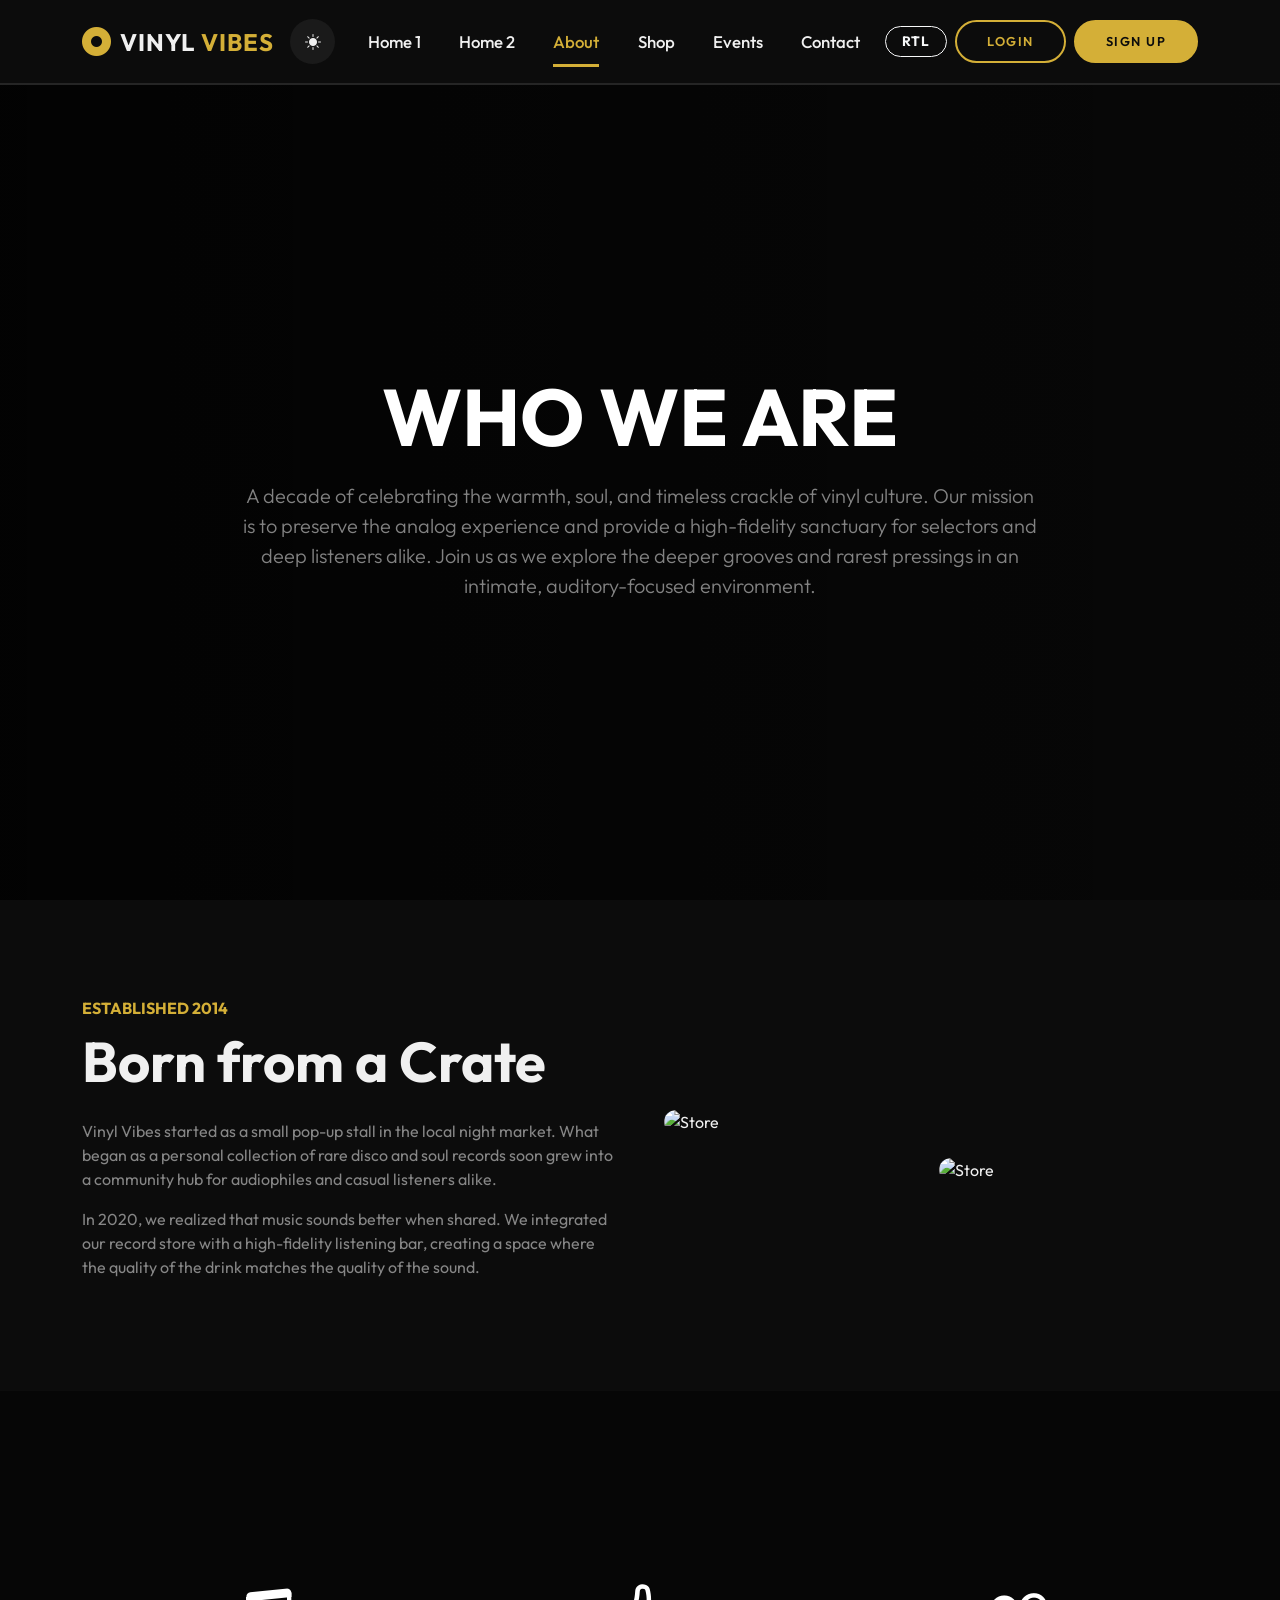
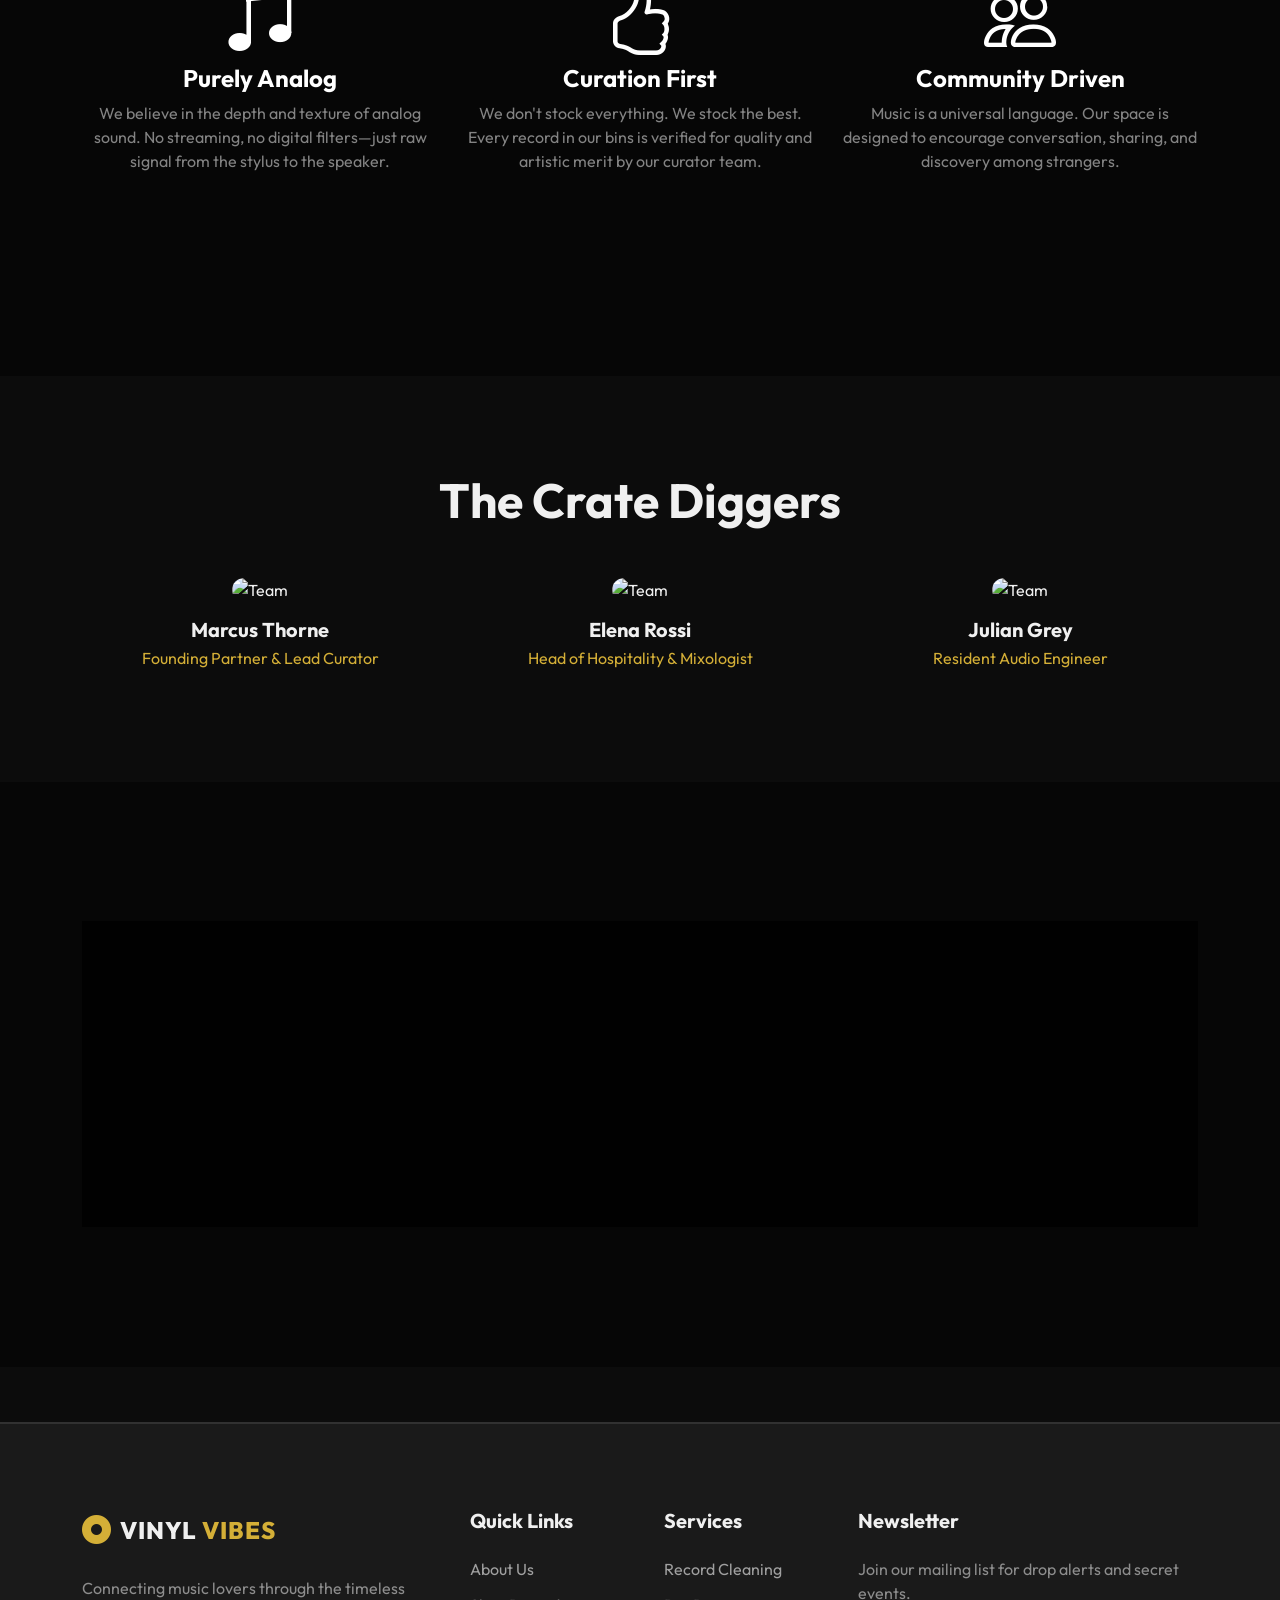
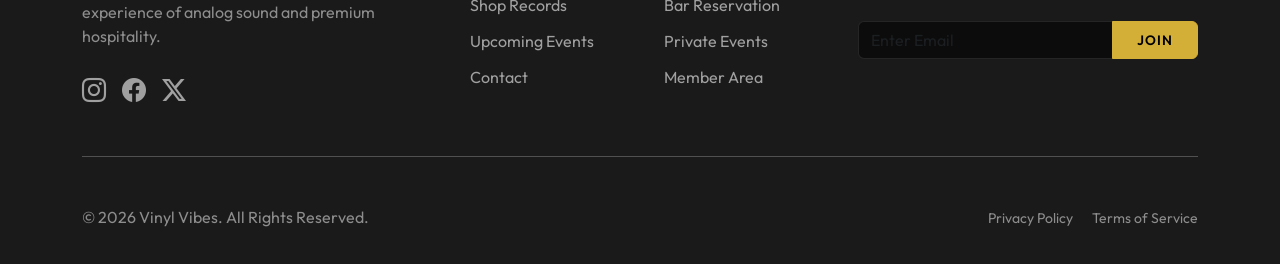
==== about.html @ cdc3fdd1 "first commit" ====
<!DOCTYPE html>
<html lang="en" dir="ltr">

<head>
    <meta charset="UTF-8">
    <meta name="viewport" content="width=device-width, initial-scale=1.0">
    <title>Our Story | Vinyl Vibes</title>
    <!-- Favicon -->
    <link rel="icon" type="image/png" href="favicon.png">
    <!-- Bootstrap 5 CDN -->
    <link href="https://cdn.jsdelivr.net/npm/bootstrap@5.3.0/dist/css/bootstrap.min.css" rel="stylesheet">
    <link rel="stylesheet" href="https://cdn.jsdelivr.net/npm/bootstrap-icons@1.11.1/font/bootstrap-icons.css">
    <link rel="stylesheet" href="assets/css/style.css">
</head>

<body id="about-page">

    <!-- Header -->
    <header>
        <nav class="navbar navbar-expand-lg fixed-top sticky-active">
            <div class="container">
                <a class="navbar-brand d-flex align-items-center" href="index.html">
                    <i class="bi bi-record-circle-fill me-2 fs-3 accent-text"></i>
                    <span class="fw-bold fs-4">VINYL <span class="accent-text">VIBES</span></span>
                </a>
                <div class="d-flex align-items-center ms-auto">
                    <button id="themeToggle" class="theme-toggle-btn border-0 me-2">
                        <i class="bi bi-sun-fill"></i>
                    </button>
                    <button class="navbar-toggler border-0" type="button" data-bs-toggle="collapse"
                        data-bs-target="#navContent">
                        <span class="bi bi-list text-white fs-2"></span>
                    </button>
                </div>
                <div class="collapse navbar-collapse" id="navContent">
                    <ul class="navbar-nav mx-auto">
                        <li class="nav-item"><a class="nav-link" href="index.html">Home 1</a></li>
                        <li class="nav-item"><a class="nav-link" href="home2.html">Home 2</a></li>
                        <li class="nav-item"><a class="nav-link active" href="about.html">About</a></li>
                        <li class="nav-item"><a class="nav-link" href="shop.html">Shop</a></li>
                        <li class="nav-item"><a class="nav-link" href="events.html">Events</a></li>
                        <li class="nav-item"><a class="nav-link" href="contact.html">Contact</a></li>
                    </ul>
                    <div class="d-flex align-items-center gap-2">
                        <a href="#" id="rtlToggle" class="btn btn-outline-light rounded-pill px-3 py-1 btn-sm">
                            <span id="rtlText" class="fw-bold">RTL</span>
                        </a>
                        <a href="login.html" class="login-btn">Login</a>
                        <a href="signup.html" class="signup-btn">Sign Up</a>
                    </div>
                </div>
            </div>
        </nav>
    </header>

    <!-- 1. Hero Section -->
    <section class="hero-section"
        style="background-image: url('https://images.pexels.com/photos/7269738/pexels-photo-7269738.jpeg');">
        <div class="container hero-content text-center">
            <div data-aos="fade-up">
                <h1 class="display-1 fw-bold text-white mb-3">WHO WE ARE</h1>
                <p class="lead text-white-50 mx-auto" style="max-width: 800px;">
                    A decade of celebrating the warmth, soul, and timeless crackle of vinyl culture.
                    Our mission is to preserve the analog experience and provide a high-fidelity
                    sanctuary for selectors and deep listeners alike. Join us as we explore the
                    deeper grooves and rarest pressings in an intimate, auditory-focused environment.
                </p>
            </div>
        </div>
    </section>

    <!-- 2. Our Story -->
    <section class="py-5">
        <div class="container py-5">
            <div class="row align-items-center g-5">
                <div class="col-lg-6" data-aos="fade-right">
                    <span class="accent-text fw-bold">ESTABLISHED 2014</span>
                    <h2 class="display-4 fw-bold mt-2">Born from a Crate</h2>
                    <p class="text-white-50 mt-4">Vinyl Vibes started as a small pop-up stall in the local night market.
                        What began as a personal collection of rare disco and soul records soon grew into a community
                        hub for audiophiles and casual listeners alike.</p>
                    <p class="text-white-50">In 2020, we realized that music sounds better when shared. We integrated
                        our record store with a high-fidelity listening bar, creating a space where the quality of the
                        drink matches the quality of the sound.</p>
                </div>
                <div class="col-lg-6" data-aos="fade-left">
                    <div class="row g-3">
                        <div class="col-6">
                            <img src="https://images.pexels.com/photos/705794/pexels-photo-705794.jpeg"
                                class="img-fluid rounded-4 mb-3" alt="Store">
                        </div>
                        <div class="col-6">
                            <img src="https://images.unsplash.com/photo-1603048588665-791ca8aea617?auto=format&fit=crop&w=400&q=80"
                                class="img-fluid rounded-4 mt-5" alt="Store">
                        </div>
                    </div>
                </div>
            </div>
        </div>
    </section>

    <!-- 3. Philosophy -->
    <section class="py-5 parallax-section"
        style="background-image: url('https://images.unsplash.com/photo-1498038432885-c6f3f1b912ee?auto=format&fit=crop&w=1920&q=80');">
        <div class="container py-5">
            <div class="row g-4 text-center">
                <div class="col-md-4" data-aos="fade-up">
                    <i class="bi bi-music-note-beamed accent-text display-2 mb-4"></i>
                    <h4 class="fw-bold">Purely Analog</h4>
                    <p class="text-white-50">We believe in the depth and texture of analog sound. No streaming, no
                        digital filters—just raw signal from the stylus to the speaker.</p>
                </div>
                <div class="col-md-4" data-aos="fade-up" data-aos-delay="100">
                    <i class="bi bi-hand-thumbs-up accent-text display-2 mb-4"></i>
                    <h4 class="fw-bold">Curation First</h4>
                    <p class="text-white-50">We don't stock everything. We stock the best. Every record in our bins is
                        verified for quality and artistic merit by our curator team.</p>
                </div>
                <div class="col-md-4" data-aos="fade-up" data-aos-delay="200">
                    <i class="bi bi-people accent-text display-2 mb-4"></i>
                    <h4 class="fw-bold">Community Driven</h4>
                    <p class="text-white-50">Music is a universal language. Our space is designed to encourage
                        conversation, sharing, and discovery among strangers.</p>
                </div>
            </div>
        </div>
    </section>

    <!-- 4. Team / Curators -->
    <section class="py-5">
        <div class="container py-5 text-center">
            <h2 class="display-5 fw-bold mb-5" data-aos="fade-up">The Crate Diggers</h2>
            <div class="row g-4">
                <div class="col-md-4" data-aos="fade-up">
                    <img src="https://images.unsplash.com/photo-1506794778202-cad84cf45f1d?auto=format&fit=crop&w=400&q=80"
                        class="img-fluid rounded-4 mb-3" alt="Team">
                    <h5 class="fw-bold mb-1">Marcus Thorne</h5>
                    <p class="accent-text">Founding Partner & Lead Curator</p>
                </div>
                <div class="col-md-4" data-aos="fade-up" data-aos-delay="100">
                    <img src="https://images.unsplash.com/photo-1573496359142-b8d87734a5a2?auto=format&fit=crop&w=400&q=80"
                        class="img-fluid rounded-4 mb-3" alt="Team">
                    <h5 class="fw-bold mb-1">Elena Rossi</h5>
                    <p class="accent-text">Head of Hospitality & Mixologist</p>
                </div>
                <div class="col-md-4" data-aos="fade-up" data-aos-delay="200">
                    <img src="https://images.unsplash.com/photo-1507003211169-0a1dd7228f2d?auto=format&fit=crop&w=400&q=80"
                        class="img-fluid rounded-4 mb-3" alt="Team">
                    <h5 class="fw-bold mb-1">Julian Grey</h5>
                    <p class="accent-text">Resident Audio Engineer</p>
                </div>
            </div>
        </div>
    </section>

    <!-- 5. CTA -->
    <section class="py-5 parallax-section"
        style="background-image: url('https://images.unsplash.com/photo-1542208998-f6dbbb194c77?auto=format&fit=crop&w=1920&q=80');">
        <div class="container py-5 text-center">
            <div class="glass-event-card" data-aos="zoom-in">
                <h2 class="display-4 fw-bold mb-4">Experience it yourself.</h2>
                <p class="lead mb-5 px-lg-5">We're open every day from 2 PM to 2 AM. Come dig through our crates and stay for the vibes.</p>
                <a href="contact.html" class="btn btn-warning btn-lg rounded-pill px-5">Plan Your Visit</a>
            </div>
        </div>
    </section>
    <!-- Footer -->
    <footer>
        <div class="container">
            <div class="row g-5">
                <div class="col-lg-4">
                    <a class="navbar-brand mb-4" href="index.html">
                        <i class="bi bi-record-circle-fill"></i>
                        <span>VINYL <span class="accent-text">VIBES</span></span>
                    </a>
                    <p class="text-white-50">Connecting music lovers through the timeless experience of analog sound and
                        premium hospitality.</p>
                    <div class="d-flex gap-3 mt-4">
                        <a href="#" class="fs-4"><i class="bi bi-instagram"></i></a>
                        <a href="#" class="fs-4"><i class="bi bi-facebook"></i></a>
                        <a href="#" class="fs-4"><i class="bi bi-twitter-x"></i></a>
                    </div>
                </div>
                <div class="col-lg-2">
                    <h5 class="fw-bold mb-4">Quick Links</h5>
                    <a href="about.html" class="footer-link">About Us</a>
                    <a href="shop.html" class="footer-link">Shop Records</a>
                    <a href="events.html" class="footer-link">Upcoming Events</a>
                    <a href="contact.html" class="footer-link">Contact</a>
                </div>
                <div class="col-lg-2">
                    <h5 class="fw-bold mb-4">Services</h5>
                    <a href="#" class="footer-link">Record Cleaning</a>
                    <a href="#" class="footer-link">Bar Reservation</a>
                    <a href="#" class="footer-link">Private Events</a>
                    <a href="login.html" class="footer-link">Member Area</a>
                </div>
                <div class="col-lg-4">
                    <h5 class="fw-bold mb-4">Newsletter</h5>
                    <p class="text-white-50">Join our mailing list for drop alerts and secret events.</p>
                    <form class="mt-3">
                        <div class="input-group">
                            <input type="email" class="form-control bg-dark border-secondary text-white"
                                placeholder="Enter Email">
                            <button class="btn btn-warning px-4" type="submit">Join</button>
                        </div>
                    </form>
                </div>
            </div>
            <hr class="my-5 opacity-25">
            <div class="row align-items-center text-center text-md-start">
                <div class="col-md-6">
                    <p class="text-white-50 mb-0">&copy; 2026 Vinyl Vibes. All Rights Reserved.</p>
                </div>
                <div class="col-md-6 text-md-end">
                    <a href="#" class="text-white-50 text-decoration-none small me-3">Privacy Policy</a>
                    <a href="#" class="text-white-50 text-decoration-none small">Terms of Service</a>
                </div>
            </div>
        </div>
    </footer>

    <!-- Scripts -->
    <script src="https://cdn.jsdelivr.net/npm/bootstrap@5.3.0/dist/js/bootstrap.bundle.min.js"></script>
    <script src="assets/js/script.js"></script>
</body>

</html>
---- assets/css/style.css ----
/* 
    Vinyl Record Store & Listening Bar
    Theme: Retro-Modern / Nostalgic / Premium
    Main CSS
*/

@import url('https://fonts.googleapis.com/css2?family=Outfit:wght@300;400;500;600;700;800&display=swap');

:root {
    --bg-color: #0c0c0c;
    --card-bg: #1a1a1a;
    --accent-gold: #d4af37;
    --accent-orange: #ff8c00;
    --text-primary: #f0f0f0;
    --text-secondary: #a0a0a0;
    --nav-height: 85px;
    --transition-smooth: all 0.4s cubic-bezier(0.165, 0.84, 0.44, 1);
    --border-color: rgba(255, 255, 255, 0.1);
}

body.light-mode {
    --bg-color: #f4f4f4;
    --card-bg: #ffffff;
    --text-primary: #121212;
    --text-secondary: #555555;
    --border-color: rgba(0, 0, 0, 0.15);
}

[dir="rtl"] {
    direction: rtl;
    text-align: right;
}

body {
    background-color: var(--bg-color);
    color: var(--text-primary);
    font-family: 'Outfit', sans-serif;
    overflow-x: hidden;
    position: relative;
    padding-top: var(--nav-height);
    transition: background-color 0.3s ease, color 0.3s ease;
}

body::before {
    content: '';
    position: fixed;
    top: 0;
    left: 0;
    width: 100%;
    height: 100%;
    background-image: url('https://www.transparenttextures.com/patterns/asfalt-dark.png');
    opacity: 0.05;
    pointer-events: none;
    z-index: 9999;
}

.scroll-progress {
    position: fixed;
    top: 0;
    left: 0;
    width: 0%;
    height: 3px;
    background: var(--accent-gold);
    z-index: 10001;
    transition: width 0.1s;
}

/* Back to Top Button */
.back-to-top {
    position: fixed;
    bottom: 30px;
    right: 30px;
    width: 45px;
    height: 45px;
    background: var(--accent-gold);
    color: #000;
    border-radius: 50%;
    display: flex;
    align-items: center;
    justify-content: center;
    cursor: pointer;
    z-index: 9999;
    opacity: 0;
    visibility: hidden;
    transition: var(--transition-smooth);
    border: none;
    box-shadow: 0 10px 20px rgba(0,0,0,0.5);
}

.back-to-top.visible {
    opacity: 1;
    visibility: visible;
}

.back-to-top:hover {
    transform: translateY(-5px);
    background: #fff;
    color: var(--accent-gold);
}

h1, h2, h3, .brand-font, .navbar-brand {
    font-family: 'Outfit', sans-serif;
}

a {
    transition: var(--transition-smooth);
    color: var(--accent-gold);
    text-decoration: none;
}

a:hover {
    color: #fff;
}

body.light-mode a:hover {
    color: #000;
}

/* Animations */
[data-aos="fade-up"] {
    opacity: 0;
    transform: translateY(30px);
    transition: var(--transition-smooth);
}

[data-aos="fade-up"].aos-animate {
    opacity: 1;
    transform: translateY(0);
}

/* Header Styles */
.navbar {
    height: var(--nav-height);
    transition: var(--transition-smooth);
    background: var(--bg-color) !important;
    border-bottom: 2px solid var(--border-color);
    padding: 0;
}

.navbar.sticky-active {
    background: var(--bg-color);
    backdrop-filter: blur(15px);
    height: 75px;
    box-shadow: 0 10px 40px rgba(0,0,0,0.3);
}

.navbar-brand {
    font-family: 'Outfit', sans-serif;
    font-size: 1.5rem !important;
    font-weight: 800 !important;
    color: var(--text-primary) !important;
    display: flex !important;
    align-items: center !important;
    text-decoration: none !important;
    letter-spacing: 1px;
    transition: none !important;
    text-transform: uppercase;
}

.navbar-brand i {
    font-size: 1.8rem !important;
    color: var(--accent-gold) !important;
    margin-right: 0.5rem;
    transition: none !important;
}

.navbar-brand span:not(.accent-text) {
    color: var(--text-primary) !important;
}

.navbar-brand .accent-text {
    color: var(--accent-gold) !important;
}

.nav-link {
    color: var(--text-primary) !important;
    font-weight: 500;
    position: relative;
    padding: 0.5rem 1.2rem !important;
    font-size: 1.05rem;
}

.nav-link::after {
    content: '';
    position: absolute;
    bottom: -5px;
    left: 1.2rem;
    right: 1.2rem;
    height: 3px;
    background: var(--accent-gold);
    transform: scaleX(0);
    transition: var(--transition-smooth);
    transform-origin: right;
}

.nav-link:hover::after,
.nav-link.active::after {
    transform: scaleX(1);
    transform-origin: left;
}

.nav-link.active {
    color: var(--accent-gold) !important;
}

.login-btn, .signup-btn {
    border: 2px solid var(--accent-gold);
    color: var(--accent-gold);
    background: transparent;
    padding: 10px 30px;
    border-radius: 50px;
    font-weight: 600;
    transition: var(--transition-smooth);
    text-transform: uppercase;
    font-size: 0.8rem;
    letter-spacing: 1.5px;
    text-decoration: none;
}

.signup-btn {
    background: var(--accent-gold);
    color: #0c0c0c !important;
}

.login-btn:hover, .signup-btn:hover {
    background: var(--accent-gold);
    color: #0c0c0c !important;
    box-shadow: 0 0 20px rgba(212, 175, 55, 0.4);
}

.signup-btn:hover {
    background: transparent;
    color: var(--accent-gold) !important;
}

.theme-toggle-btn {
    background: var(--card-bg);
    border: 1px solid var(--border-color);
    color: var(--text-primary);
    width: 45px;
    height: 45px;
    border-radius: 50%;
    display: flex;
    align-items: center;
    justify-content: center;
    cursor: pointer;
    transition: var(--transition-smooth);
}

.theme-toggle-btn:hover {
    background: var(--accent-gold);
    color: #000;
    border-color: var(--accent-gold);
    transform: rotate(30deg);
}

body.light-mode .btn-outline-light {
    border-color: #121212 !important;
    color: #121212 !important;
}

body.light-mode .btn-outline-light:hover {
    background-color: #121212 !important;
    color: #ffffff !important;
}

/* Universal Button Styling & Hover Effects */
.btn {
    font-family: 'Outfit', sans-serif;
    font-weight: 600 !important;
    letter-spacing: 1px;
    text-transform: uppercase;
    font-size: 0.85rem;
    transition: all 0.4s cubic-bezier(0.165, 0.84, 0.44, 1) !important;
}

.btn-lg {
    font-size: 1rem;
    padding: 14px 40px !important;
}

.btn-warning {
    background: var(--accent-gold) !important;
    border-color: var(--accent-gold) !important;
    color: #000 !important;
}

.btn-warning:hover {
    background: var(--accent-orange) !important;
    border-color: var(--accent-orange) !important;
    color: #fff !important;
    transform: translateY(-5px);
    box-shadow: 0 10px 25px rgba(255, 140, 0, 0.4);
}

.btn-outline-light:hover {
    background: #fff !important;
    color: #000 !important;
    transform: translateY(-5px);
    box-shadow: 0 10px 25px rgba(255, 255, 255, 0.2);
}

.btn-outline-warning {
    border-width: 2px !important;
}

.btn-outline-warning:hover {
    background: var(--accent-gold) !important;
    color: #000 !important;
    transform: translateY(-5px);
    box-shadow: 0 10px 25px rgba(212, 175, 55, 0.3);
}

/* Hero Sections */
.hero-section {
    height: calc(100vh - var(--nav-height));
    display: flex;
    align-items: center;
    background-size: cover;
    background-position: center;
    position: relative;
    transition: var(--transition-smooth);
    background-color: var(--bg-color);
}

.hero-section::before {
    content: '';
    position: absolute;
    inset: 0;
    background: linear-gradient(to right, rgba(0,0,0,0.8), rgba(0,0,0,0.4));
    transition: var(--transition-smooth);
    z-index: 1;
}

body.light-mode .hero-section::before {
    background: linear-gradient(to right, rgba(255,255,255,0.7), rgba(255,255,255,0.2));
}

body.light-mode .hero-section {
    filter: brightness(1.1);
}

.glass-hero-box {
    background: rgba(0, 0, 0, 0.5);
    backdrop-filter: blur(20px);
    border: 1px solid rgba(255, 255, 255, 0.1);
    border-radius: 40px;
    box-shadow: 0 40px 80px rgba(0,0,0,0.4);
    display: inline-block;
    transition: var(--transition-smooth);
}

body.light-mode .glass-hero-box {
    background: rgba(255, 255, 255, 0.65);
    border-color: rgba(0,0,0,0.05);
    box-shadow: 0 30px 60px rgba(0,0,0,0.1);
}

.hero-content {
    position: relative;
    z-index: 2;
    padding: 100px 0;
}

/* Side-by-Side Image Utilities */
.full-height-image-container {
    height: 100%;
    min-height: 100%;
    display: flex;
    flex-direction: column;
}

.full-height-img {
    width: 100%;
    height: 100%;
    object-fit: cover;
    display: block;
    flex-grow: 1;
}

@media (max-width: 991.98px) {
    .full-height-image-container {
        min-height: 300px;
        margin-bottom: 2rem;
    }
}

.hero-title {
    font-size: 5.5rem;
    line-height: 1.1;
    margin-bottom: 2rem;
    color: #fff !important;
}

.accent-text {
    color: var(--accent-gold);
}

/* Card Styles */
.record-card {
    background: var(--card-bg);
    border: 1px solid var(--border-color);
    border-radius: 20px;
    overflow: hidden;
    transition: var(--transition-smooth);
    height: 100%;
    color: var(--text-primary);
}

.record-card:hover {
    transform: translateY(-12px);
    box-shadow: 0 30px 60px rgba(0,0,0,0.2);
    border-color: var(--accent-gold);
}

.card-img-top {
    height: 380px;
    object-fit: cover;
    transition: var(--transition-smooth);
}

.record-card:hover .card-img-top {
    transform: scale(1.08);
}

.record-img-wrapper {
    position: relative;
    padding-top: 100%;
    overflow: hidden;
}

.record-img-wrapper img {
    position: absolute;
    top: 0;
    left: 0;
    width: 100%;
    height: 100%;
    object-fit: cover;
    transition: var(--transition-smooth);
}

.record-info {
    padding: 2rem;
}

.arrival-img {
    height: 320px !important;
    width: 100%;
    object-fit: cover;
}

.selector-img {
    width: 220px;
    height: 220px;
    object-fit: cover;
}

/* Special Glass Cards for Parallax/Hero Overlays */
.glass-event-card {
    background: rgba(0, 0, 0, 0.7) !important;
    backdrop-filter: blur(15px);
    border: 1px solid rgba(255, 255, 255, 0.1) !important;
    border-radius: 20px;
    padding: 2.5rem;
    height: 100%;
    transition: var(--transition-smooth);
    color: #ffffff !important;
}

.glass-event-card p {
    color: rgba(255, 255, 255, 0.7) !important;
}

body.light-mode .glass-event-card {
    background: rgba(255, 255, 255, 0.95) !important;
    border-color: rgba(0, 0, 0, 0.1) !important;
    box-shadow: 0 15px 50px rgba(0,0,0,0.15);
}

body.light-mode .glass-event-card,
body.light-mode .glass-event-card h1,
body.light-mode .glass-event-card h2,
body.light-mode .glass-event-card h3,
body.light-mode .glass-event-card h4,
body.light-mode .glass-event-card h5,
body.light-mode .glass-event-card h6 {
    color: #121212 !important;
}

body.light-mode .glass-event-card p {
    color: #444444 !important;
}

.glass-event-card:hover {
    transform: translateY(-10px);
    border-color: var(--accent-gold) !important;
}
.parallax-section {
    background-attachment: fixed;
    height: 65vh;
    background-size: cover;
    background-position: center;
    display: flex;
    align-items: center;
    position: relative;
    color: #ffffff !important;
}

.parallax-section::before {
    content: '';
    position: absolute;
    inset: 0;
    background: rgba(0,0,0,0.5);
}

.parallax-section .container {
    position: relative;
    z-index: 2;
}

/* Event Cards */
.event-card {
    border: 1px solid var(--border-color);
    background: var(--card-bg);
    padding: 2.5rem;
    border-radius: 25px;
    transition: var(--transition-smooth);
    color: var(--text-primary);
}

.event-card:hover {
    border-color: var(--accent-gold);
    transform: translateX(10px);
}

/* Auth Pages */
.auth-page {
    background: var(--bg-color);
    min-height: 100vh;
    display: flex;
    align-items: center;
    justify-content: center;
    padding: 2rem;
}

.auth-card {
    background: var(--card-bg);
    padding: 4rem;
    border-radius: 30px;
    width: 100%;
    max-width: 500px;
    box-shadow: 0 40px 80px rgba(0,0,0,0.3);
    border: 1px solid var(--border-color);
}

/* Testimonial Cards */
.testimonial-card {
    background: var(--card-bg);
    border: 1px solid var(--border-color);
    padding: 3rem 2rem;
    border-radius: 30px;
    text-align: center;
    transition: var(--transition-smooth);
    height: 100%;
    position: relative;
}

.testimonial-card:hover {
    transform: translateY(-10px);
    border-color: var(--accent-gold);
}

.testimonial-img {
    width: 90px;
    height: 90px;
    border-radius: 50%;
    object-fit: cover;
    margin-bottom: 2rem;
    border: 3px solid var(--accent-gold);
    padding: 3px;
    display: inline-block;
}

.testimonial-card p {
    font-style: italic;
    line-height: 1.8;
}

/* Footer Section Protection fix for cards */
body.light-mode .testimonial-card * {
    color: var(--text-primary) !important;
}

body.light-mode .testimonial-card .text-white-50 {
    color: var(--text-secondary) !important;
}

/* Footer */
footer {
    background: var(--card-bg);
    padding: 85px 0 35px;
    margin-top: 55px;
    color: var(--text-primary);
    border-top: 2px solid var(--border-color);
}

footer a, .footer-link {
    color: var(--text-secondary);
    text-decoration: none;
    transition: var(--transition-smooth);
}

footer a:hover, .footer-link:hover {
    color: var(--accent-gold);
}

.footer-link {
    display: block;
    margin-bottom: 12px;
}

.footer-link:hover {
    color: var(--accent-gold);
    padding-left: 8px;
}

/* -------------------------------------------
   LIGHT MODE OVERRIDES
------------------------------------------- */
body.light-mode .text-white,
body.light-mode h1,
body.light-mode h2,
body.light-mode h3,
body.light-mode marquee,
body.light-mode .navbar-brand .text-white,
body.light-mode .navbar-brand .fw-bold {
    color: var(--text-primary) !important;
}

body.light-mode .text-white-50 {
    color: var(--text-secondary) !important;
}

body.light-mode .btn-outline-light {
    color: var(--text-primary) !important;
    border-color: var(--text-primary) !important;
}

body.light-mode .btn-outline-light:hover {
    background-color: var(--text-primary) !important;
    color: var(--bg-color) !important;
}

/* -------------------------------------------
   DARK-SECTION PROTECTION (MAX PRIORITY)
   Ensures text stays white on images
------------------------------------------- */
.hero-section {
    color: #ffffff;
}

body.light-mode .hero-section,
body.light-mode .hero-section * {
    color: var(--text-primary) !important;
}

.parallax-section {
    color: #ffffff !important;
}

body.light-mode .parallax-section,
body.light-mode .parallax-section *:not(.glass-event-card *, .record-card *, .event-card *, .testimonial-card *),
body.light-mode .parallax-section h1:not(.glass-event-card *, .record-card *, .event-card *, .testimonial-card *),
body.light-mode .parallax-section h2:not(.glass-event-card *, .record-card *, .event-card *, .testimonial-card *),
body.light-mode .parallax-section p:not(.glass-event-card *, .record-card *, .event-card *, .testimonial-card *),
body.light-mode .parallax-section .text-white:not(.glass-event-card *, .record-card *, .event-card *, .testimonial-card *) {
    color: #ffffff !important;
}

.hero-section *, 
.parallax-section *:not(.glass-event-card *, .record-card *, .event-card *, .testimonial-card *) {
    color: #ffffff;
}

/* BUT Cards inside those sections must still follow the theme */
.record-card *, .event-card * {
    color: var(--text-primary) !important;
}

body.light-mode .record-card *,
body.light-mode .event-card *,
body.light-mode .col-md-3 p {
    color: var(--text-primary) !important;
}

body.light-mode .record-card .text-white-50,
body.light-mode .event-card .text-white-50,
body.light-mode .col-md-3 .text-white-50,
body.light-mode .record-card p,
body.light-mode .event-card p {
    color: var(--text-secondary) !important;
}

/* Restore gold accent in cards */
body.light-mode .record-card .accent-text,
body.light-mode .event-card .accent-text {
    color: var(--accent-gold) !important;
}

/* Section BG Adjustments */
body.light-mode .bg-dark,
body.light-mode .bg-black {
    background-color: var(--bg-color) !important;
    color: var(--text-primary) !important;
}

/* Modal Styling */
.modal-content {
    background: var(--card-bg);
    color: var(--text-primary);
    border: 1px solid var(--border-color);
    border-radius: 25px;
}

.modal-header, .modal-footer {
    border-color: var(--border-color);
}

/* Form Controls */
.form-control {
    background: var(--bg-color) !important;
    color: var(--text-primary) !important;
    border: 1px solid var(--border-color) !important;
}

.form-control:focus {
    border-color: var(--accent-gold) !important;
    box-shadow: 0 0 0 0.25rem rgba(212, 175, 55, 0.25) !important;
}

/* Responsive Overrides */
@media (min-width: 992px) and (max-width: 1199.98px) {
    .nav-link {
        padding: 0.5rem 0.7rem !important;
        font-size: 0.95rem;
    }
    .navbar-brand span {
        font-size: 1.2rem !important;
    }
    .navbar-collapse .gap-2 {
        gap: 0.35rem !important;
    }
    .login-btn, .signup-btn {
        padding: 8px 15px;
        font-size: 0.75rem;
    }
    .theme-toggle-btn {
        width: 35px;
        height: 35px;
    }
}

@media (max-width: 991.98px) {
    .hero-title { font-size: 3.5rem; }
    .navbar-collapse {
        background: var(--card-bg);
        margin: 1rem -1rem;
        padding: 1rem;
        border-radius: 15px;
        box-shadow: 0 10px 30px rgba(0,0,0,0.5);
    }
    .nav-link::after { display: none; }
}

@media (max-width: 767.98px) {
    .hero-title { font-size: 2.5rem; }
    .hero-section { height: auto; padding: 100px 0; }
    .parallax-section { height: auto; padding: 80px 0; }
}
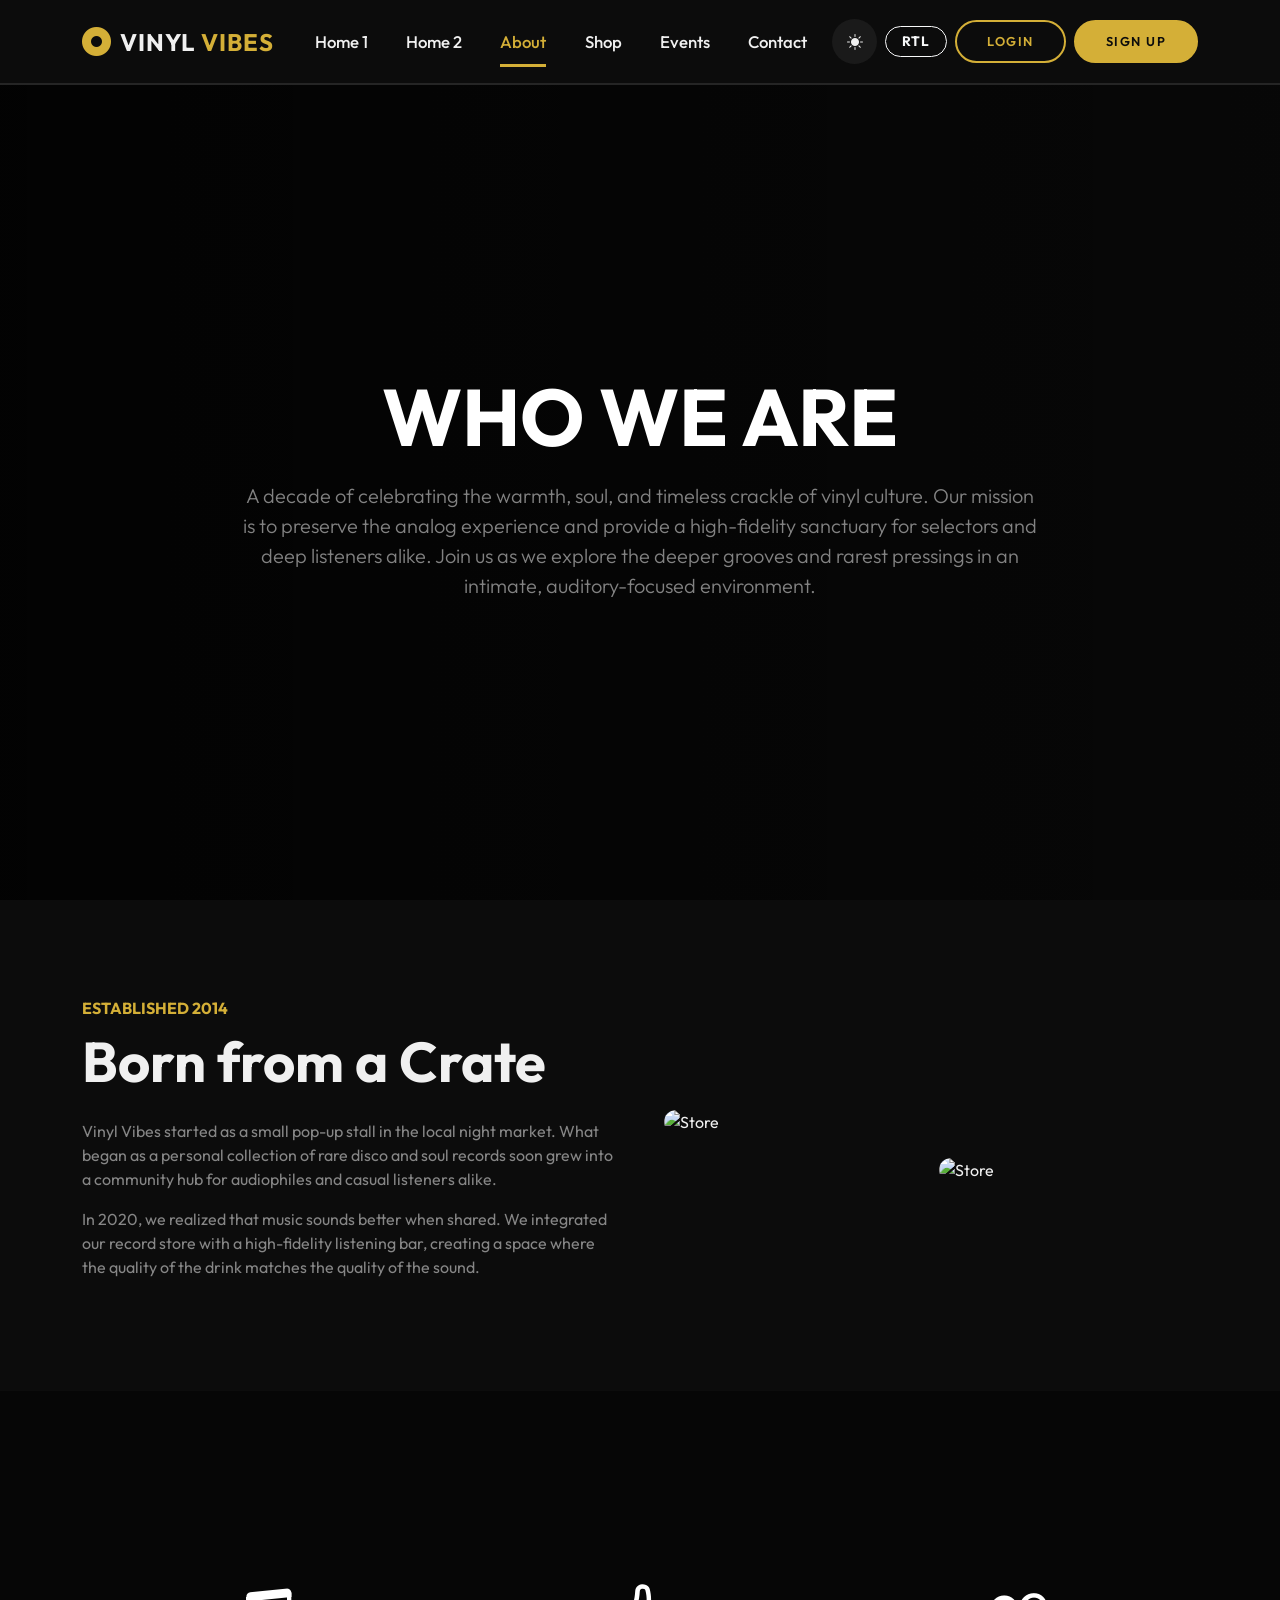
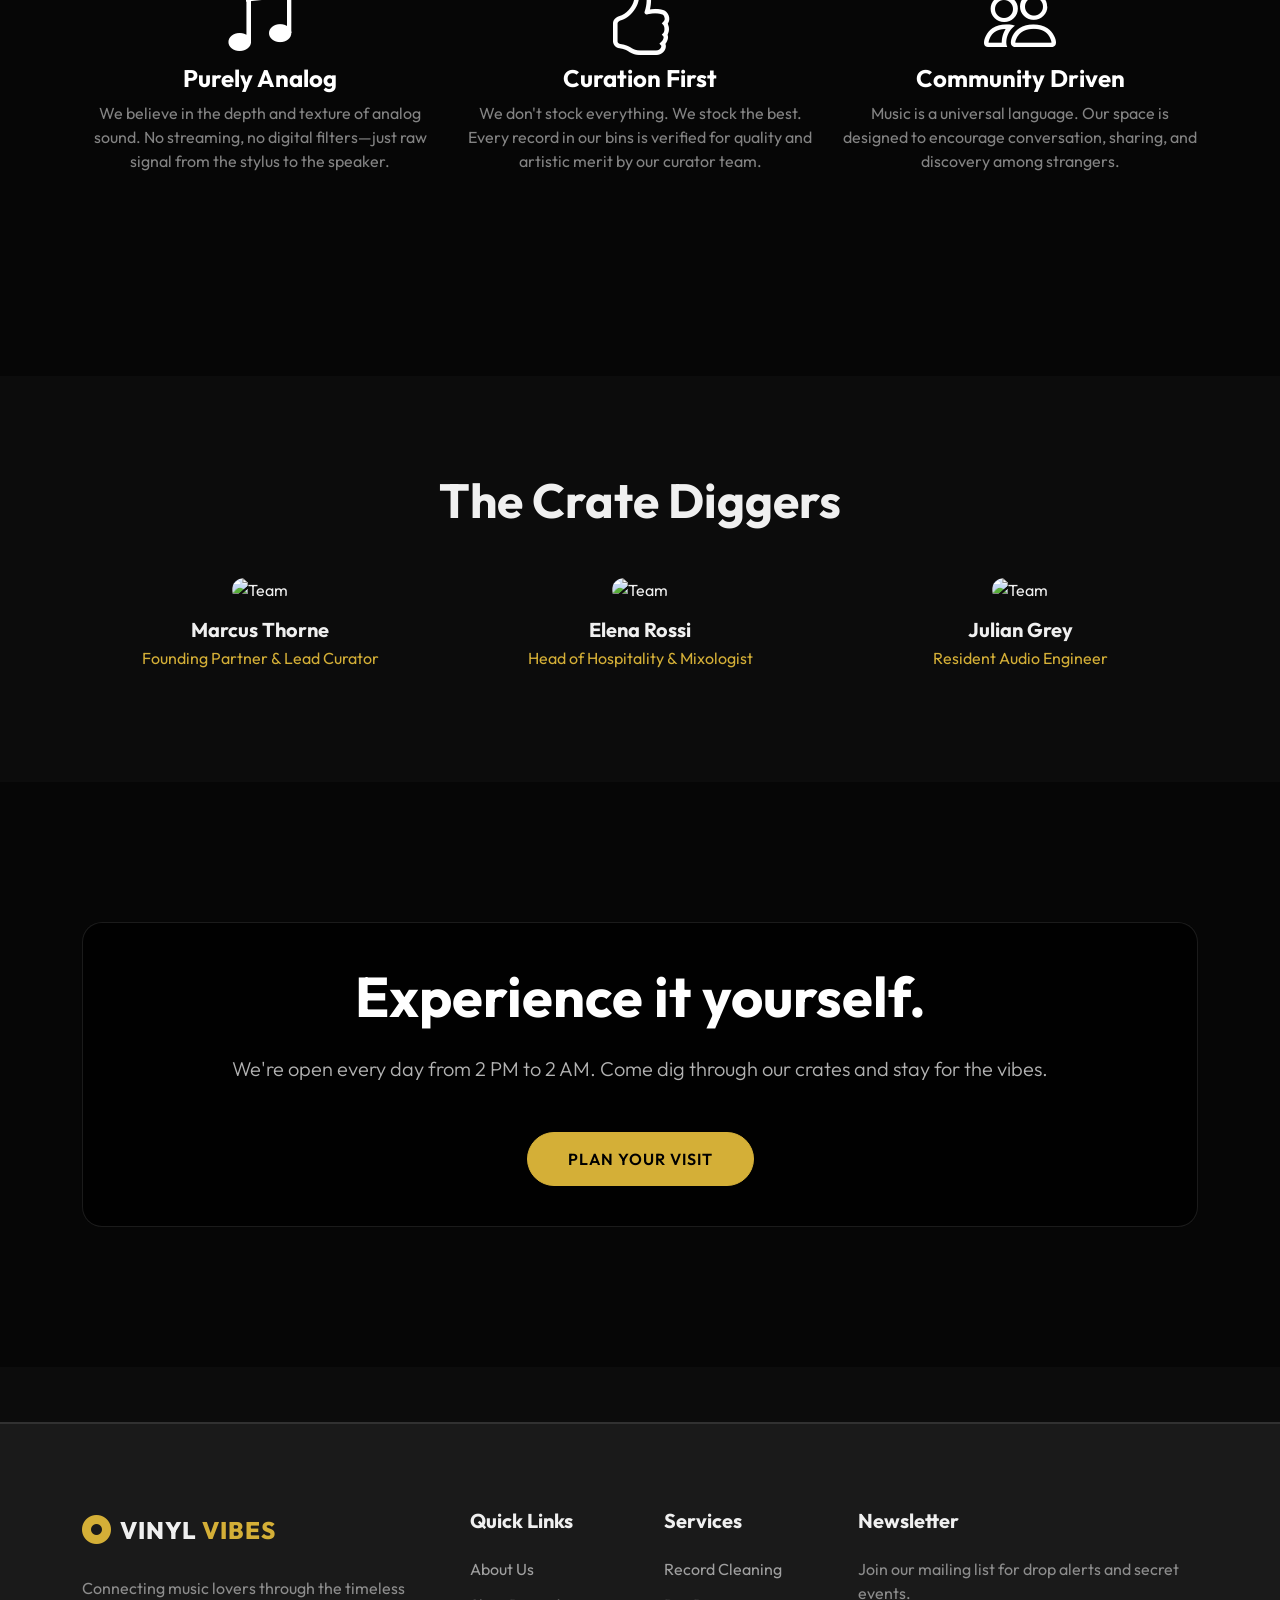
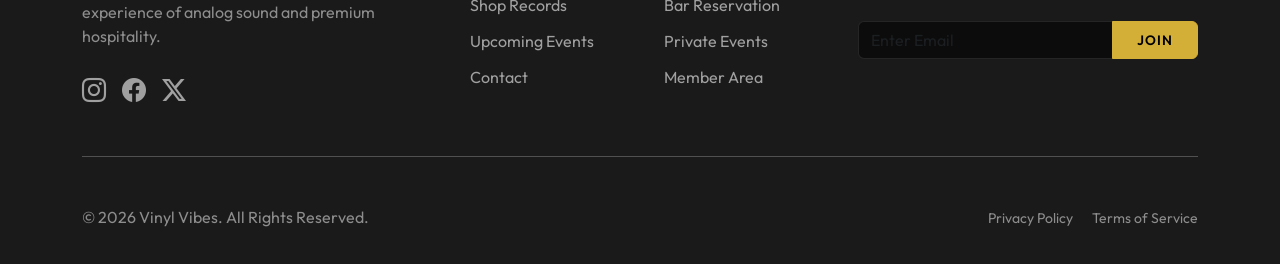
==== commit 3570cc15: "shop" ====
--- a/about.html
+++ b/about.html
@@ -24,7 +24,7 @@
                     <span class="fw-bold fs-4">VINYL <span class="accent-text">VIBES</span></span>
                 </a>
                 <div class="d-flex align-items-center ms-auto">
-                    <button id="themeToggle" class="theme-toggle-btn border-0 me-2">
+                    <button class="theme-toggle-btn border-0 me-2 d-lg-none">
                         <i class="bi bi-sun-fill"></i>
                     </button>
                     <button class="navbar-toggler border-0" type="button" data-bs-toggle="collapse"
@@ -42,6 +42,9 @@
                         <li class="nav-item"><a class="nav-link" href="contact.html">Contact</a></li>
                     </ul>
                     <div class="d-flex align-items-center gap-2">
+                        <button class="theme-toggle-btn border-0 d-none d-lg-flex">
+                            <i class="bi bi-sun-fill"></i>
+                        </button>
                         <a href="#" id="rtlToggle" class="btn btn-outline-light rounded-pill px-3 py-1 btn-sm">
                             <span id="rtlText" class="fw-bold">RTL</span>
                         </a>
--- a/assets/css/style.css
+++ b/assets/css/style.css
@@ -777,3 +777,63 @@
     .hero-section { height: auto; padding: 100px 0; }
     .parallax-section { height: auto; padding: 80px 0; }
 }
+
+/* Cart Icon & Counter */
+.cart-btn {
+    background: transparent;
+    border: none;
+    color: var(--text-primary);
+    font-size: 1.35rem;
+    position: relative;
+    padding: 0 10px;
+    transition: var(--transition-smooth);
+}
+
+.cart-btn:hover {
+    color: var(--accent-gold);
+    transform: translateY(-2px);
+}
+
+.cart-badge {
+    position: absolute;
+    top: -5px;
+    right: 0;
+    background: var(--accent-gold);
+    color: #000;
+    font-size: 0.7rem;
+    font-weight: 800;
+    width: 18px;
+    height: 18px;
+    border-radius: 50%;
+    display: flex;
+    align-items: center;
+    justify-content: center;
+}
+
+/* Toast Notification */
+#cart-toast {
+    position: fixed;
+    bottom: 30px;
+    left: 30px;
+    background: var(--card-bg);
+    border: 1px solid var(--accent-gold);
+    color: var(--text-primary);
+    padding: 15px 25px;
+    border-radius: 12px;
+    display: flex;
+    align-items: center;
+    gap: 12px;
+    box-shadow: 0 15px 40px rgba(0,0,0,0.4);
+    transform: translateX(-150%);
+    transition: all 0.5s cubic-bezier(0.68, -0.55, 0.265, 1.55);
+    z-index: 10000;
+}
+
+#cart-toast.show {
+    transform: translateX(0);
+}
+
+#cart-toast i {
+    color: var(--accent-gold);
+    font-size: 1.5rem;
+}
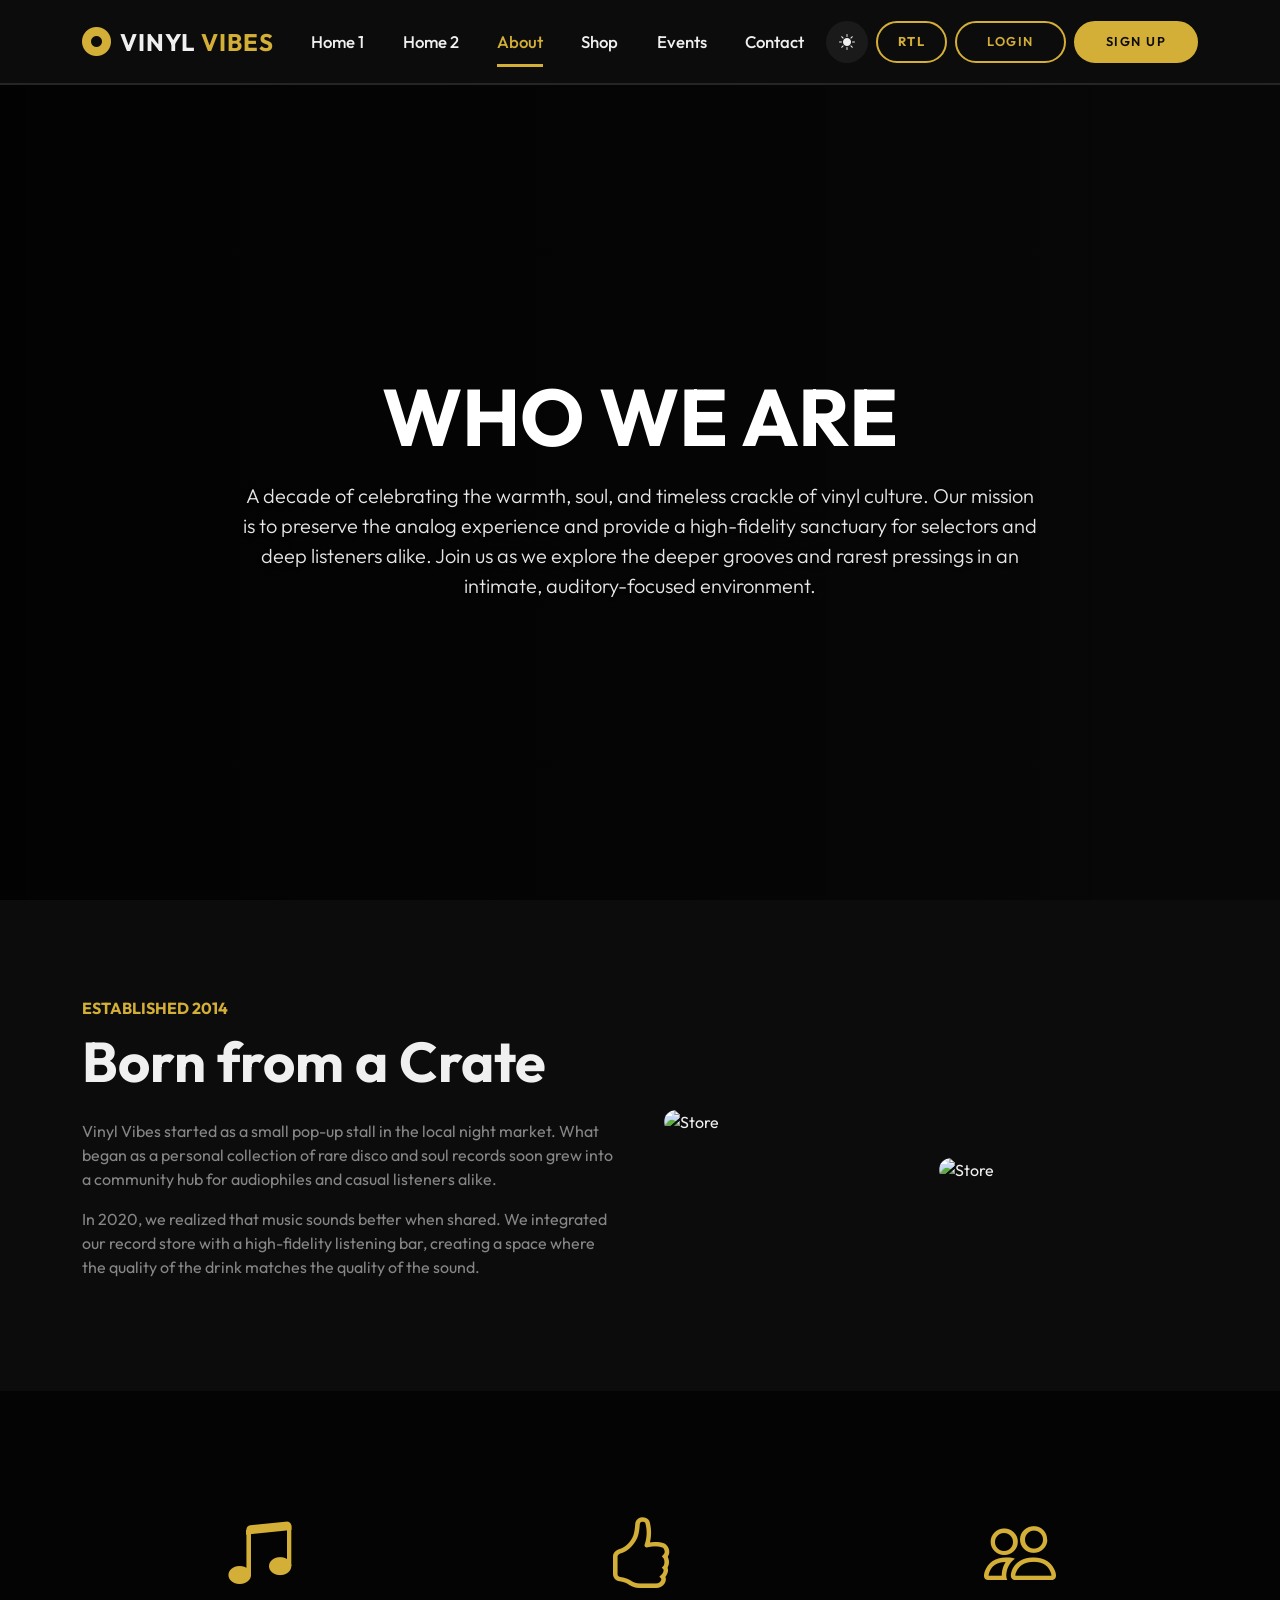
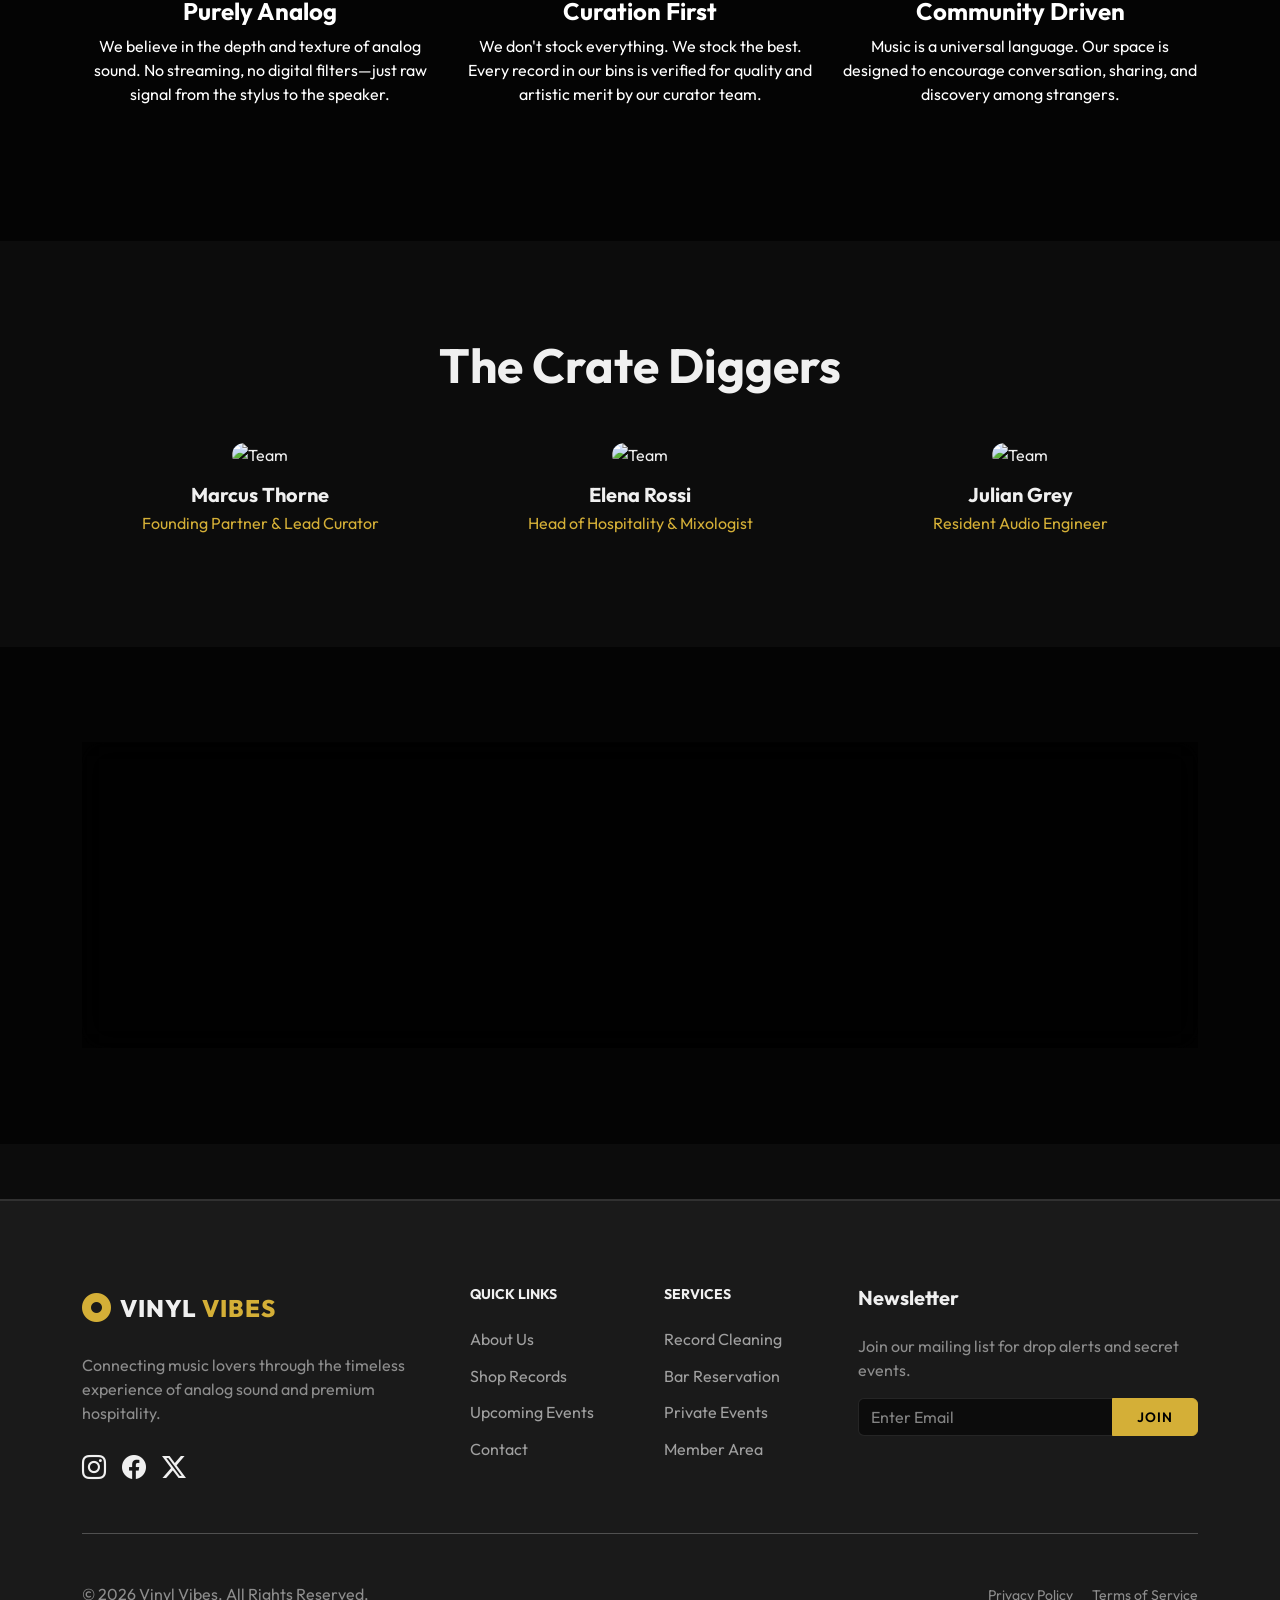
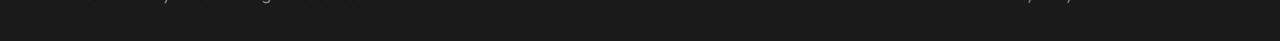
==== commit 2ea237ed: "corrections" ====
--- a/about.html
+++ b/about.html
@@ -45,7 +45,7 @@
                         <button class="theme-toggle-btn border-0 d-none d-lg-flex">
                             <i class="bi bi-sun-fill"></i>
                         </button>
-                        <a href="#" id="rtlToggle" class="btn btn-outline-light rounded-pill px-3 py-1 btn-sm">
+                        <a href="#" id="rtlToggle" class="rtl-btn">
                             <span id="rtlText" class="fw-bold">RTL</span>
                         </a>
                         <a href="login.html" class="login-btn">Login</a>
@@ -136,19 +136,19 @@
             <div class="row g-4">
                 <div class="col-md-4" data-aos="fade-up">
                     <img src="https://images.unsplash.com/photo-1506794778202-cad84cf45f1d?auto=format&fit=crop&w=400&q=80"
-                        class="img-fluid rounded-4 mb-3" alt="Team">
+                        class="img-fluid rounded-4 mb-3 team-member-img" alt="Team">
                     <h5 class="fw-bold mb-1">Marcus Thorne</h5>
                     <p class="accent-text">Founding Partner & Lead Curator</p>
                 </div>
                 <div class="col-md-4" data-aos="fade-up" data-aos-delay="100">
                     <img src="https://images.unsplash.com/photo-1573496359142-b8d87734a5a2?auto=format&fit=crop&w=400&q=80"
-                        class="img-fluid rounded-4 mb-3" alt="Team">
+                        class="img-fluid rounded-4 mb-3 team-member-img" alt="Team">
                     <h5 class="fw-bold mb-1">Elena Rossi</h5>
                     <p class="accent-text">Head of Hospitality & Mixologist</p>
                 </div>
                 <div class="col-md-4" data-aos="fade-up" data-aos-delay="200">
                     <img src="https://images.unsplash.com/photo-1507003211169-0a1dd7228f2d?auto=format&fit=crop&w=400&q=80"
-                        class="img-fluid rounded-4 mb-3" alt="Team">
+                        class="img-fluid rounded-4 mb-3 team-member-img" alt="Team">
                     <h5 class="fw-bold mb-1">Julian Grey</h5>
                     <p class="accent-text">Resident Audio Engineer</p>
                 </div>
@@ -179,20 +179,20 @@
                     <p class="text-white-50">Connecting music lovers through the timeless experience of analog sound and
                         premium hospitality.</p>
                     <div class="d-flex gap-3 mt-4">
-                        <a href="#" class="fs-4"><i class="bi bi-instagram"></i></a>
-                        <a href="#" class="fs-4"><i class="bi bi-facebook"></i></a>
-                        <a href="#" class="fs-4"><i class="bi bi-twitter-x"></i></a>
+                        <a href="#" class="fs-4 footer-social-link"><i class="bi bi-instagram"></i></a>
+                        <a href="#" class="fs-4 footer-social-link"><i class="bi bi-facebook"></i></a>
+                        <a href="#" class="fs-4 footer-social-link"><i class="bi bi-twitter-x"></i></a>
                     </div>
                 </div>
-                <div class="col-lg-2">
-                    <h5 class="fw-bold mb-4">Quick Links</h5>
+                <div class="col-6 col-lg-2">
+                    <h5 class="fw-bold mb-4 small text-uppercase ls-1">Quick Links</h5>
                     <a href="about.html" class="footer-link">About Us</a>
                     <a href="shop.html" class="footer-link">Shop Records</a>
                     <a href="events.html" class="footer-link">Upcoming Events</a>
                     <a href="contact.html" class="footer-link">Contact</a>
                 </div>
-                <div class="col-lg-2">
-                    <h5 class="fw-bold mb-4">Services</h5>
+                <div class="col-6 col-lg-2">
+                    <h5 class="fw-bold mb-4 small text-uppercase ls-1">Services</h5>
                     <a href="#" class="footer-link">Record Cleaning</a>
                     <a href="#" class="footer-link">Bar Reservation</a>
                     <a href="#" class="footer-link">Private Events</a>
@@ -203,7 +203,7 @@
                     <p class="text-white-50">Join our mailing list for drop alerts and secret events.</p>
                     <form class="mt-3">
                         <div class="input-group">
-                            <input type="email" class="form-control bg-dark border-secondary text-white"
+                            <input type="email" class="form-control"
                                 placeholder="Enter Email">
                             <button class="btn btn-warning px-4" type="submit">Join</button>
                         </div>
--- a/assets/css/style.css
+++ b/assets/css/style.css
@@ -116,6 +116,32 @@
     color: #000;
 }
 
+.view-all-link {
+    color: var(--text-primary) !important;
+    font-weight: 600;
+    transition: var(--transition-smooth);
+    display: inline-flex;
+    align-items: center;
+    text-decoration: none !important;
+}
+
+.view-all-link i {
+    transition: var(--transition-smooth);
+}
+
+.view-all-link:hover {
+    color: var(--accent-gold) !important;
+}
+
+.view-all-link:hover i {
+    transform: translateX(8px);
+    color: var(--accent-gold);
+}
+
+[dir="rtl"] .view-all-link:hover i {
+    transform: translateX(-8px);
+}
+
 /* Animations */
 [data-aos="fade-up"] {
     opacity: 0;
@@ -203,7 +229,7 @@
     color: var(--accent-gold) !important;
 }
 
-.login-btn, .signup-btn {
+.login-btn, .signup-btn, .rtl-btn {
     border: 2px solid var(--accent-gold);
     color: var(--accent-gold);
     background: transparent;
@@ -215,6 +241,14 @@
     font-size: 0.8rem;
     letter-spacing: 1.5px;
     text-decoration: none;
+    display: inline-flex;
+    align-items: center;
+    justify-content: center;
+    height: 42px; /* Fixed height for perfect alignment */
+}
+
+.rtl-btn {
+    padding: 10px 20px;
 }
 
 .signup-btn {
@@ -222,7 +256,7 @@
     color: #0c0c0c !important;
 }
 
-.login-btn:hover, .signup-btn:hover {
+.login-btn:hover, .signup-btn:hover, .rtl-btn:hover {
     background: var(--accent-gold);
     color: #0c0c0c !important;
     box-shadow: 0 0 20px rgba(212, 175, 55, 0.4);
@@ -237,8 +271,8 @@
     background: var(--card-bg);
     border: 1px solid var(--border-color);
     color: var(--text-primary);
-    width: 45px;
-    height: 45px;
+    width: 42px;
+    height: 42px;
     border-radius: 50%;
     display: flex;
     align-items: center;
@@ -311,6 +345,24 @@
     box-shadow: 0 10px 25px rgba(212, 175, 55, 0.3);
 }
 
+/* Neutral Stability for Hero Buttons (Fixing Hover Visibility Issues) */
+.hero-section .btn:hover, .hero-content .btn:hover {
+    transform: none !important;
+    box-shadow: none !important;
+}
+
+body.light-mode .hero-section .btn-outline-light,
+body.light-mode .hero-content .btn-outline-light {
+    border-color: #000 !important;
+    color: #000 !important;
+}
+
+body.light-mode .hero-section .btn-outline-light:hover,
+body.light-mode .hero-content .btn-outline-light:hover {
+    background-color: #000 !important;
+    color: #fff !important;
+}
+
 /* Hero Sections */
 .hero-section {
     height: calc(100vh - var(--nav-height));
@@ -333,7 +385,7 @@
 }
 
 body.light-mode .hero-section::before {
-    background: linear-gradient(to right, rgba(255,255,255,0.7), rgba(255,255,255,0.2));
+    background: linear-gradient(to right, rgba(255,255,255,0.9), rgba(255,255,255,0.5));
 }
 
 body.light-mode .hero-section {
@@ -378,6 +430,26 @@
     flex-grow: 1;
 }
 
+.audiophile-card {
+    min-height: 450px;
+}
+
+@media (min-width: 992px) {
+    .audiophile-card {
+        height: 500px;
+    }
+}
+
+@media (max-width: 991.98px) {
+    .audiophile-card {
+        height: auto;
+    }
+    .audiophile-card .full-height-image-container {
+        height: 350px;
+        min-height: 350px;
+    }
+}
+
 @media (max-width: 991.98px) {
     .full-height-image-container {
         min-height: 300px;
@@ -393,7 +465,7 @@
 }
 
 .accent-text {
-    color: var(--accent-gold);
+    color: var(--accent-gold) !important;
 }
 
 /* Card Styles */
@@ -414,13 +486,41 @@
 }
 
 .card-img-top {
-    height: 380px;
+    height: 250px;
     object-fit: cover;
     transition: var(--transition-smooth);
 }
 
 .record-card:hover .card-img-top {
     transform: scale(1.08);
+}
+
+.price-badge {
+    background: rgba(212, 175, 55, 0.1);
+    color: var(--accent-gold) !important;
+    padding: 6px 14px;
+    border-radius: 10px;
+    font-weight: 800;
+    font-size: 1.1rem;
+    transition: var(--transition-smooth);
+    border: 1px solid rgba(212, 175, 55, 0.2);
+    display: inline-block;
+}
+
+.record-card:hover .price-badge {
+    background: var(--accent-gold);
+    color: #000 !important;
+    transform: scale(1.1);
+    box-shadow: 0 0 20px rgba(212, 175, 55, 0.5);
+    border-color: var(--accent-gold);
+}
+
+body.light-mode .price-badge {
+    background: rgba(212, 175, 55, 0.08);
+}
+
+body.light-mode .record-card:hover .price-badge {
+    color: #fff !important;
 }
 
 .record-img-wrapper {
@@ -472,9 +572,19 @@
 }
 
 body.light-mode .glass-event-card {
-    background: rgba(255, 255, 255, 0.95) !important;
-    border-color: rgba(0, 0, 0, 0.1) !important;
-    box-shadow: 0 15px 50px rgba(0,0,0,0.15);
+    background: rgba(255, 255, 255, 0.6) !important;
+    backdrop-filter: blur(15px);
+    -webkit-backdrop-filter: blur(15px);
+    border: 1px solid rgba(255, 255, 255, 0.4) !important;
+    box-shadow: 0 15px 50px rgba(0,0,0,0.1);
+}
+
+body.light-mode .parallax-section {
+    background-color: transparent !important;
+}
+
+body.light-mode .parallax-section::before {
+    background: rgba(255, 255, 255, 0.3);
 }
 
 body.light-mode .glass-event-card,
@@ -497,25 +607,260 @@
 }
 .parallax-section {
     background-attachment: fixed;
-    height: 65vh;
+    min-height: 50vh;
     background-size: cover;
     background-position: center;
     display: flex;
     align-items: center;
     position: relative;
     color: #ffffff !important;
+    padding: 100px 0; /* Add vertical padding for better spacing */
 }
 
 .parallax-section::before {
     content: '';
     position: absolute;
     inset: 0;
-    background: rgba(0,0,0,0.5);
+    background: rgba(0,0,0,0.7);
+}
+
+.parallax-section .accent-text {
+    color: var(--accent-gold) !important;
+}
+
+body.light-mode .parallax-section .accent-text {
+    color: var(--accent-gold) !important;
+    filter: drop-shadow(0 0 10px rgba(212, 175, 55, 0.3));
+}
+
+/* Form Styling & Contrast Fixes */
+.form-label {
+    color: rgba(255, 255, 255, 0.8) !important;
+    font-weight: 600;
+    margin-bottom: 0.5rem;
+    transition: var(--transition-smooth);
+}
+
+.form-control, .form-select {
+    background-color: rgba(255, 255, 255, 0.05) !important;
+    border: 1px solid rgba(255, 255, 255, 0.1) !important;
+    color: #ffffff !important;
+    transition: var(--transition-smooth) !important;
+}
+
+.form-control:focus, .form-select:focus {
+    background-color: rgba(255, 255, 255, 0.1) !important;
+    border-color: var(--accent-gold) !important;
+    box-shadow: 0 0 15px rgba(212, 175, 55, 0.2) !important;
+}
+
+.form-control::placeholder {
+    color: rgba(255, 255, 255, 0.4) !important;
+}
+
+body.light-mode .form-label {
+    color: #333333 !important;
+}
+
+body.light-mode .form-control, 
+body.light-mode .form-select {
+    background-color: #ffffff !important;
+    color: #121212 !important;
+    border: 1px solid #ddd !important;
+}
+
+body.light-mode .form-control::placeholder {
+    color: #999999 !important;
+}
+
+body.light-mode .form-control:focus, 
+body.light-mode .form-select:focus {
+    border-color: var(--accent-gold) !important;
+    box-shadow: 0 0 10px rgba(0,0,0,0.05) !important;
+}
+
+/* Authentication Pages (Login/Signup) Contrast Fixes */
+.auth-page .input-group {
+    background-color: rgba(255, 255, 255, 0.05) !important;
+    border-color: rgba(255, 255, 255, 0.15) !important;
+    transition: var(--transition-smooth);
+}
+
+.auth-page .input-group:focus-within {
+    border-color: var(--accent-gold) !important;
+    box-shadow: 0 0 15px rgba(212, 175, 55, 0.2) !important;
+    background-color: rgba(255, 255, 255, 0.08) !important;
+}
+
+.auth-page .input-group-text {
+    color: #ffffff !important;
+    font-size: 1.1rem;
+    opacity: 0.9;
+}
+
+.auth-page .form-label {
+    color: #ffffff !important;
+    opacity: 0.9;
+}
+
+.auth-page .form-control::placeholder {
+    color: rgba(255, 255, 255, 0.75) !important;
+}
+
+body.light-mode .auth-page .input-group {
+    background-color: #ffffff !important;
+    border-color: #dddddd !important;
+}
+
+body.light-mode .auth-page .input-group-text {
+    color: #444444 !important;
+}
+
+body.light-mode .auth-page .form-control {
+    color: #121212 !important;
+}
+
+body.light-mode .auth-page .form-control::placeholder {
+    color: #999999 !important;
+}
+
+.auth-form-text {
+    padding-left: 3.2rem;
+}
+
+/* Checkbox Alignment & Visibility Fixes */
+.form-check-input {
+    width: 20px;
+    height: 20px;
+    cursor: pointer;
+}
+
+.form-check-input:checked {
+    background-color: var(--accent-gold) !important;
+    border-color: var(--accent-gold) !important;
+}
+
+body.light-mode .form-check-input {
+    background-color: #ffffff !important;
+    border-color: #cccccc !important;
+}
+
+body.light-mode .form-check-input:checked {
+    background-color: var(--accent-gold) !important;
+    border-color: var(--accent-gold) !important;
 }
 
 .parallax-section .container {
     position: relative;
     z-index: 2;
+}
+
+.rituals-section {
+    background-color: var(--card-bg);
+}
+
+body.light-mode .rituals-section {
+    background-color: #f9f9f9 !important;
+}
+
+.team-member-img {
+    width: 250px;
+    height: 250px;
+    object-fit: cover;
+    transition: var(--transition-smooth);
+}
+
+body.light-mode .booking-section {
+    background-image: none !important;
+    background-color: #ffffff !important;
+}
+
+body.light-mode .booking-section::before {
+    background: transparent !important;
+}
+
+.team-member-img:hover {
+    transform: scale(1.05);
+}
+
+/* Search Section */
+.search-bar-wrapper {
+    background: var(--card-bg);
+    border: 1px solid var(--border-color) !important;
+    transition: var(--transition-smooth);
+}
+
+.search-bar-wrapper:hover,
+.search-bar-wrapper:focus-within {
+    border-color: var(--accent-gold) !important;
+    box-shadow: 0 0 25px rgba(212, 175, 55, 0.2) !important;
+    transform: translateY(-2px);
+}
+
+.search-bar-wrapper .bi-search {
+    transition: var(--transition-smooth);
+}
+
+.search-bar-wrapper:hover .bi-search,
+.search-bar-wrapper:focus-within .bi-search {
+    color: var(--accent-gold) !important;
+    transform: scale(1.1);
+}
+
+.search-bar-wrapper input {
+    color: var(--text-primary) !important;
+}
+
+.search-bar-wrapper input::placeholder {
+    color: var(--text-secondary);
+    opacity: 0.6;
+}
+
+.custom-select-pill {
+    background-color: rgba(255, 255, 255, 0.05) !important;
+    border: 1px solid rgba(255, 255, 255, 0.2) !important;
+    color: var(--text-primary) !important;
+    border-radius: 50px !important;
+    padding: 8px 35px 8px 16px !important;
+    font-size: 0.9rem !important;
+    transition: var(--transition-smooth);
+    background-image: url("data:image/svg+xml,%3csvg xmlns='http://www.w3.org/2000/svg' viewBox='0 0 16 16'%3e%3cpath fill='none' stroke='%23ffffff' stroke-linecap='round' stroke-linejoin='round' stroke-width='2' d='M2 5l6 6 6-6'/%3e%3c/svg%3e") !important;
+    background-position: right 12px center !important;
+    background-size: 12px !important;
+}
+
+body.light-mode .custom-select-pill {
+    background-color: #ffffff !important;
+    border-color: rgba(0,0,0,0.1) !important;
+    background-image: url("data:image/svg+xml,%3csvg xmlns='http://www.w3.org/2000/svg' viewBox='0 0 16 16'%3e%3cpath fill='none' stroke='%23333333' stroke-linecap='round' stroke-linejoin='round' stroke-width='2' d='M2 5l6 6 6-6'/%3e%3c/svg%3e") !important;
+}
+
+.custom-select-pill:hover,
+.custom-select-pill:focus {
+    border-color: var(--accent-gold) !important;
+    box-shadow: 0 0 15px rgba(212, 175, 55, 0.2) !important;
+    transform: translateY(-1px);
+}
+
+/* Promotion Section */
+.promo-section .promo-icon {
+    transform: rotate(-15deg);
+    color: #000000;
+}
+
+.promo-btn {
+    background-color: #000000 !important;
+    color: #ffffff !important;
+    border: 2px solid #000000 !important;
+    transition: var(--transition-smooth) !important;
+    font-weight: 700 !important;
+}
+
+.promo-btn:hover {
+    background-color: transparent !important;
+    color: #000000 !important;
+    border-color: #000000 !important;
+    transform: scale(1.05);
 }
 
 /* Event Cards */
@@ -528,9 +873,41 @@
     color: var(--text-primary);
 }
 
+@media (max-width: 767.98px) {
+    .event-card {
+        padding: 1.5rem !important;
+    }
+    .row.g-4 {
+        padding-left: 12px;
+        padding-right: 12px;
+    }
+}
+
 .event-card:hover {
     border-color: var(--accent-gold);
     transform: translateX(10px);
+}
+
+.event-date {
+    min-width: 80px;
+    line-height: 1;
+}
+
+.event-date .h2 {
+    margin-bottom: 2px !important;
+    line-height: 1 !important;
+    font-size: 2.5rem !important;
+}
+
+.event-date span:last-child {
+    font-size: 0.9rem;
+    letter-spacing: 2px;
+    font-weight: 600;
+}
+
+.event-info h4 {
+    margin-bottom: 5px !important;
+    line-height: 1.2 !important;
 }
 
 /* Auth Pages */
@@ -540,7 +917,7 @@
     display: flex;
     align-items: center;
     justify-content: center;
-    padding: 2rem;
+    padding: 1rem;
 }
 
 .auth-card {
@@ -551,6 +928,18 @@
     max-width: 500px;
     box-shadow: 0 40px 80px rgba(0,0,0,0.3);
     border: 1px solid var(--border-color);
+    margin: 2rem auto;
+}
+
+@media (max-width: 768px) {
+    .auth-page {
+        padding: 0.5rem;
+    }
+    .auth-card {
+        padding: 2.5rem 1.5rem;
+        border-radius: 25px;
+        margin: 1rem auto;
+    }
 }
 
 /* Testimonial Cards */
@@ -644,6 +1033,7 @@
 body.light-mode .btn-outline-light {
     color: var(--text-primary) !important;
     border-color: var(--text-primary) !important;
+    background: transparent !important;
 }
 
 body.light-mode .btn-outline-light:hover {
@@ -655,31 +1045,40 @@
    DARK-SECTION PROTECTION (MAX PRIORITY)
    Ensures text stays white on images
 ------------------------------------------- */
-.hero-section {
-    color: #ffffff;
-}
-
-body.light-mode .hero-section,
-body.light-mode .hero-section * {
-    color: var(--text-primary) !important;
-}
-
-.parallax-section {
+.hero-section h1,
+.hero-section p, 
+.parallax-section h1,
+.parallax-section h2,
+.parallax-section p {
     color: #ffffff !important;
 }
 
-body.light-mode .parallax-section,
-body.light-mode .parallax-section *:not(.glass-event-card *, .record-card *, .event-card *, .testimonial-card *),
-body.light-mode .parallax-section h1:not(.glass-event-card *, .record-card *, .event-card *, .testimonial-card *),
-body.light-mode .parallax-section h2:not(.glass-event-card *, .record-card *, .event-card *, .testimonial-card *),
-body.light-mode .parallax-section p:not(.glass-event-card *, .record-card *, .event-card *, .testimonial-card *),
-body.light-mode .parallax-section .text-white:not(.glass-event-card *, .record-card *, .event-card *, .testimonial-card *) {
+/* Ensure sub-content (lead text) has good visibility on noisy images */
+.hero-section .lead {
+    color: rgba(255, 255, 255, 0.9) !important;
+    text-shadow: 0 2px 4px rgba(0,0,0,0.3);
+}
+
+body.light-mode .hero-section .lead {
+    color: #000000 !important;
+    font-weight: 500;
+}
+
+/* Specific visibility for buttons in noisy hero area */
+.hero-section .btn {
+    text-shadow: 0 1px 4px rgba(0,0,0,0.5);
+    font-weight: 700 !important;
+}
+
+.hero-section .btn-outline-light {
+    border-width: 2px !important;
     color: #ffffff !important;
-}
-
-.hero-section *, 
-.parallax-section *:not(.glass-event-card *, .record-card *, .event-card *, .testimonial-card *) {
-    color: #ffffff;
+    border-color: #ffffff !important;
+}
+
+body.light-mode .hero-section .btn-outline-light {
+    color: #000000 !important;
+    border-color: #000000 !important;
 }
 
 /* BUT Cards inside those sections must still follow the theme */
@@ -703,8 +1102,14 @@
 
 /* Restore gold accent in cards */
 body.light-mode .record-card .accent-text,
-body.light-mode .event-card .accent-text {
-    color: var(--accent-gold) !important;
+body.light-mode .event-card .accent-text,
+body.light-mode .accent-text {
+    color: var(--accent-gold) !important;
+}
+
+body.light-mode footer h5 {
+    color: var(--accent-gold) !important;
+    font-weight: 700 !important;
 }
 
 /* Section BG Adjustments */
@@ -731,6 +1136,11 @@
     background: var(--bg-color) !important;
     color: var(--text-primary) !important;
     border: 1px solid var(--border-color) !important;
+}
+
+.form-control::placeholder {
+    color: var(--text-secondary) !important;
+    opacity: 0.8 !important;
 }
 
 .form-control:focus {
@@ -837,3 +1247,44 @@
     color: var(--accent-gold);
     font-size: 1.5rem;
 }
+
+/* Footer Social Icons Hover Effects */
+.footer-social-link {
+    color: var(--text-primary);
+    transition: var(--transition-smooth);
+    display: inline-block;
+}
+
+.footer-social-link:hover {
+    color: var(--accent-gold) !important;
+    transform: translateY(-5px);
+}
+
+body.light-mode .footer-social-link {
+    color: #121212 !important;
+}
+
+body.light-mode .footer-social-link:hover {
+    color: var(--accent-gold) !important;
+}
+
+.footer-link {
+    display: block;
+    color: var(--text-secondary);
+    text-decoration: none;
+    margin-bottom: 0.8rem;
+    transition: var(--transition-smooth);
+}
+
+.footer-link:hover {
+    color: var(--accent-gold) !important;
+    padding-left: 5px;
+}
+
+body.light-mode .footer-link {
+    color: #444444 !important;
+}
+
+body.light-mode .footer-link:hover {
+    color: var(--accent-gold) !important;
+}
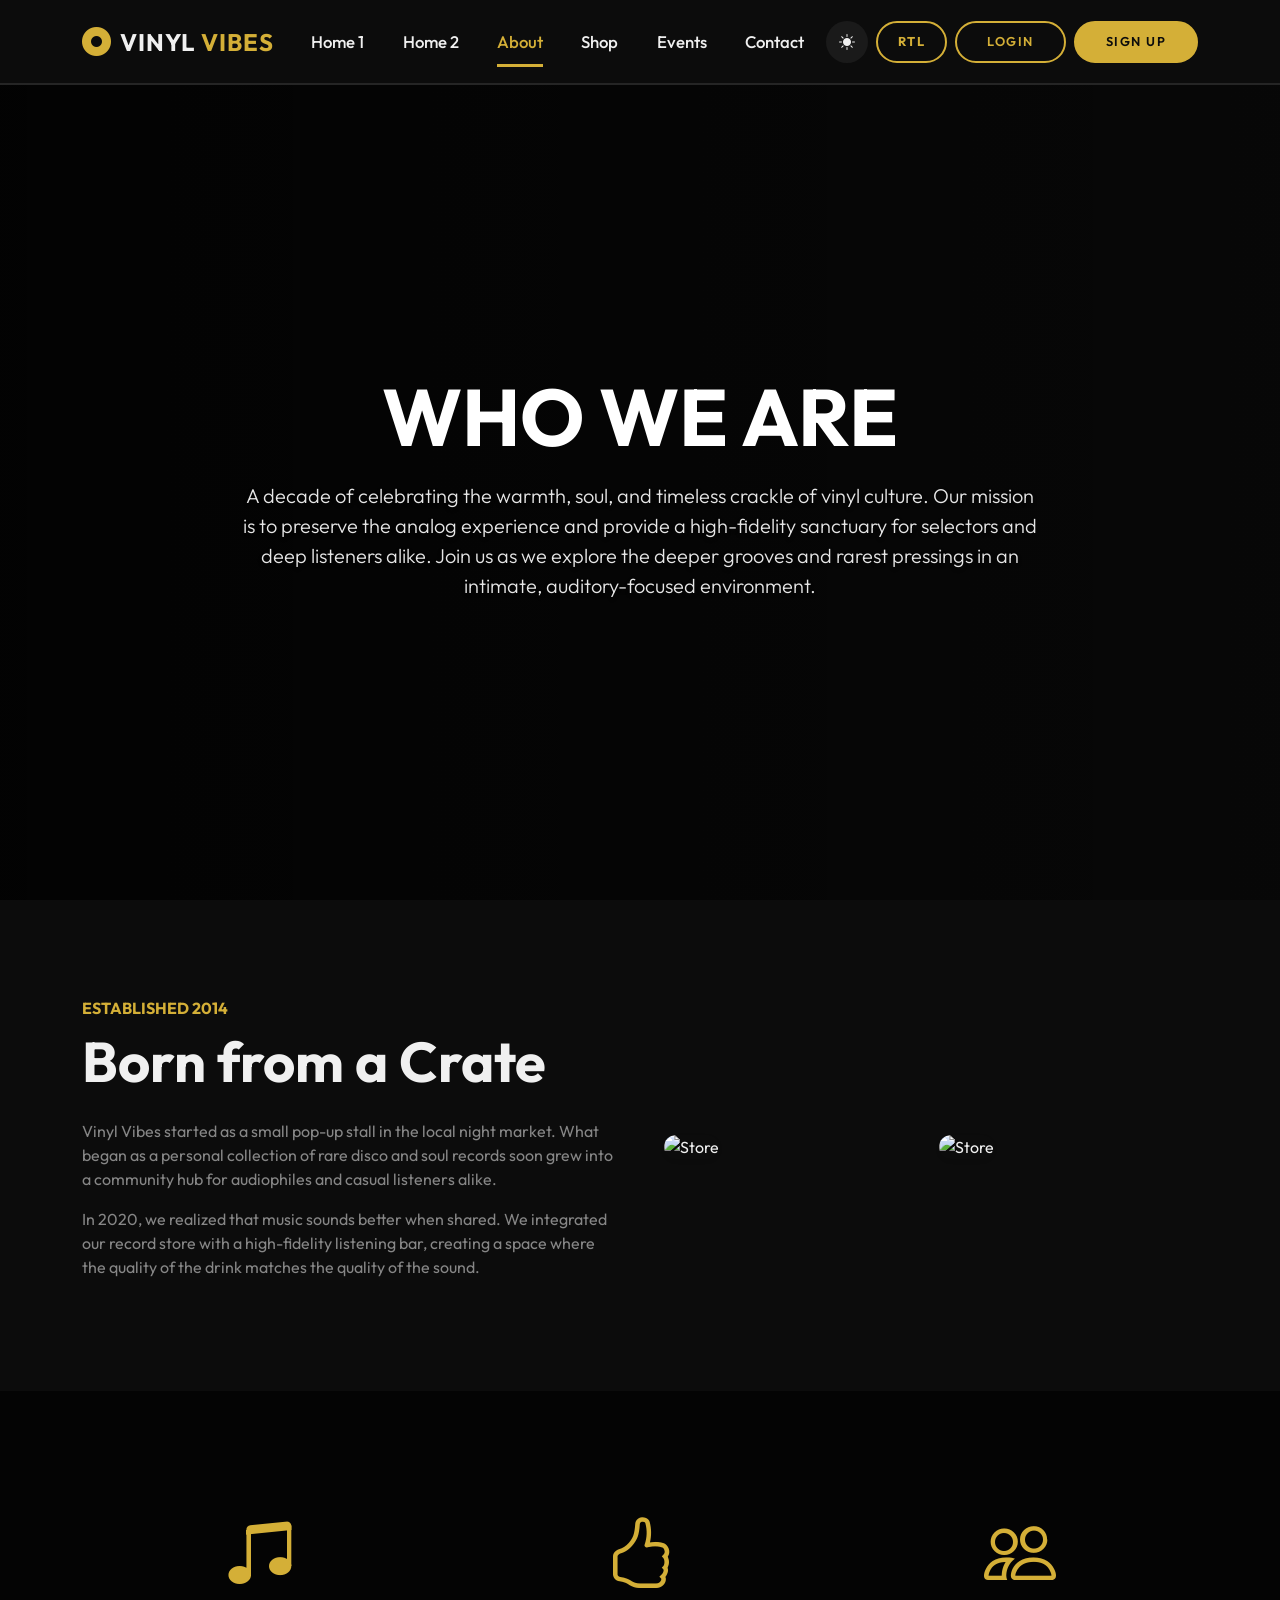
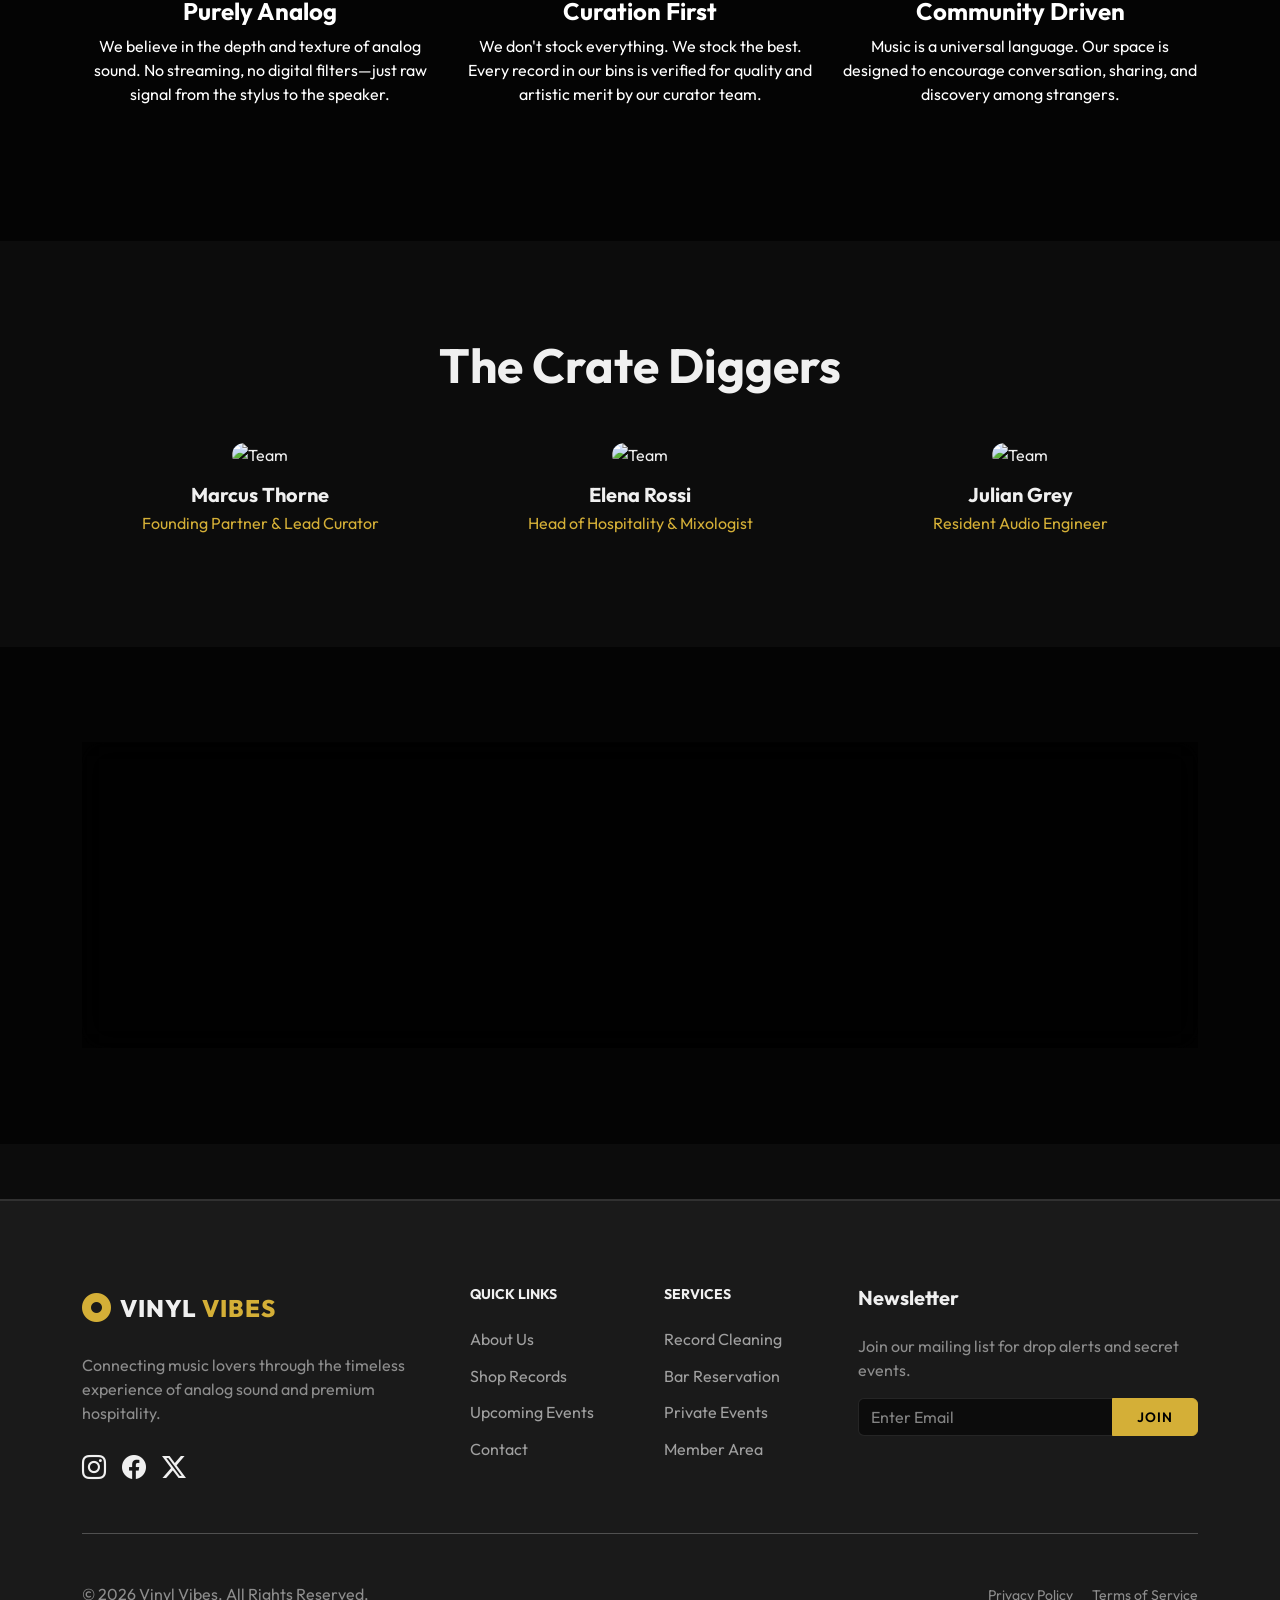
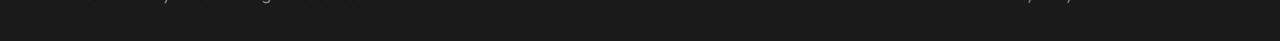
==== commit d8fceb70: "changes" ====
--- a/about.html
+++ b/about.html
@@ -90,11 +90,11 @@
                     <div class="row g-3">
                         <div class="col-6">
                             <img src="https://images.pexels.com/photos/705794/pexels-photo-705794.jpeg"
-                                class="img-fluid rounded-4 mb-3" alt="Store">
+                                class="img-fluid rounded-4 shadow-sm story-img" alt="Store">
                         </div>
                         <div class="col-6">
                             <img src="https://images.unsplash.com/photo-1603048588665-791ca8aea617?auto=format&fit=crop&w=400&q=80"
-                                class="img-fluid rounded-4 mt-5" alt="Store">
+                                class="img-fluid rounded-4 shadow-sm story-img" alt="Store">
                         </div>
                     </div>
                 </div>
--- a/assets/css/style.css
+++ b/assets/css/style.css
@@ -279,6 +279,16 @@
     justify-content: center;
     cursor: pointer;
     transition: var(--transition-smooth);
+    padding: 0 !important;
+}
+
+.rtl-btn {
+    height: 42px;
+    display: flex;
+    align-items: center;
+    justify-content: center;
+    padding: 0 20px;
+    border-radius: 50px;
 }
 
 .theme-toggle-btn:hover {
@@ -385,11 +395,11 @@
 }
 
 body.light-mode .hero-section::before {
-    background: linear-gradient(to right, rgba(255,255,255,0.9), rgba(255,255,255,0.5));
+    background: linear-gradient(to right, rgba(255, 255, 255, 0.6), rgba(255, 255, 255, 0.3));
 }
 
 body.light-mode .hero-section {
-    filter: brightness(1.1);
+    filter: none;
 }
 
 .glass-hero-box {
@@ -553,6 +563,23 @@
     width: 220px;
     height: 220px;
     object-fit: cover;
+}
+
+.story-img {
+    height: 350px;
+    width: 100%;
+    object-fit: cover;
+    transition: var(--transition-smooth);
+}
+
+.story-img:hover {
+    transform: scale(1.03);
+}
+
+@media (max-width: 767.98px) {
+    .story-img {
+        height: 220px;
+    }
 }
 
 /* Special Glass Cards for Parallax/Hero Overlays */
@@ -579,13 +606,7 @@
     box-shadow: 0 15px 50px rgba(0,0,0,0.1);
 }
 
-body.light-mode .parallax-section {
-    background-color: transparent !important;
-}
-
-body.light-mode .parallax-section::before {
-    background: rgba(255, 255, 255, 0.3);
-}
+/* Parallax/Hero Background Overrides moved to light mode section */
 
 body.light-mode .glass-event-card,
 body.light-mode .glass-event-card h1,
@@ -771,12 +792,11 @@
 }
 
 body.light-mode .booking-section {
-    background-image: none !important;
-    background-color: #ffffff !important;
+    background-color: var(--bg-color) !important;
 }
 
 body.light-mode .booking-section::before {
-    background: transparent !important;
+    background: rgba(255, 255, 255, 0.4) !important;
 }
 
 .team-member-img:hover {
@@ -829,10 +849,20 @@
     background-size: 12px !important;
 }
 
+.custom-select-pill option {
+    background-color: #1a1a1a;
+    color: var(--text-primary);
+}
+
 body.light-mode .custom-select-pill {
     background-color: #ffffff !important;
     border-color: rgba(0,0,0,0.1) !important;
     background-image: url("data:image/svg+xml,%3csvg xmlns='http://www.w3.org/2000/svg' viewBox='0 0 16 16'%3e%3cpath fill='none' stroke='%23333333' stroke-linecap='round' stroke-linejoin='round' stroke-width='2' d='M2 5l6 6 6-6'/%3e%3c/svg%3e") !important;
+}
+
+body.light-mode .custom-select-pill option {
+    background-color: #ffffff;
+    color: #121212;
 }
 
 .custom-select-pill:hover,
@@ -917,28 +947,37 @@
     display: flex;
     align-items: center;
     justify-content: center;
-    padding: 1rem;
+    padding: 2.5rem 1rem;
+    overflow-x: hidden;
 }
 
 .auth-card {
     background: var(--card-bg);
-    padding: 4rem;
+    padding: 3.5rem 3rem;
     border-radius: 30px;
     width: 100%;
     max-width: 500px;
     box-shadow: 0 40px 80px rgba(0,0,0,0.3);
     border: 1px solid var(--border-color);
-    margin: 2rem auto;
-}
-
-@media (max-width: 768px) {
+    margin: auto;
+    transition: var(--transition-smooth);
+}
+
+/* Tablet & Mobile Overrides */
+@media (max-width: 1024.98px) {
+    .auth-card {
+        padding: 2.5rem 2rem;
+        max-width: 460px;
+    }
+}
+
+@media (max-width: 575.98px) {
+    .auth-card {
+        padding: 2rem 1.25rem;
+        border-radius: 20px;
+    }
     .auth-page {
-        padding: 0.5rem;
-    }
-    .auth-card {
-        padding: 2.5rem 1.5rem;
-        border-radius: 25px;
-        margin: 1rem auto;
+        padding: 1.5rem 0.75rem;
     }
 }
 
@@ -1041,6 +1080,44 @@
     color: var(--bg-color) !important;
 }
 
+body.light-mode .btn-outline-warning {
+    color: #000000 !important;
+    border-color: var(--accent-gold) !important;
+    background-color: transparent !important;
+}
+
+body.light-mode .btn-outline-warning:hover {
+    background-color: var(--accent-gold) !important;
+    color: #000000 !important;
+}
+
+/* Ensure background overlays in light mode win over base styles */
+body.light-mode .hero-section::before {
+    background: linear-gradient(to right, rgba(255, 255, 255, 0.6), rgba(255, 255, 255, 0.3)) !important;
+}
+
+body.light-mode .parallax-section::before {
+    background: rgba(255, 255, 255, 0.3) !important;
+}
+
+/* Force dark text for visibility in light mode within these sections */
+body.light-mode .hero-section h1,
+body.light-mode .hero-section h2,
+body.light-mode .hero-section h3,
+body.light-mode .hero-section h4,
+body.light-mode .hero-section h5,
+body.light-mode .hero-section h6,
+body.light-mode .hero-section p,
+body.light-mode .parallax-section h1,
+body.light-mode .parallax-section h2,
+body.light-mode .parallax-section h3,
+body.light-mode .parallax-section h4,
+body.light-mode .parallax-section h5,
+body.light-mode .parallax-section h6,
+body.light-mode .parallax-section p {
+    color: var(--text-primary) !important;
+}
+
 /* -------------------------------------------
    DARK-SECTION PROTECTION (MAX PRIORITY)
    Ensures text stays white on images
@@ -1076,6 +1153,12 @@
     border-color: #ffffff !important;
 }
 
+.hero-section .btn-outline-light:hover,
+.hero-section a.btn-outline-light:hover {
+    background-color: #ffffff !important;
+    color: #000000 !important;
+}
+
 body.light-mode .hero-section .btn-outline-light {
     color: #000000 !important;
     border-color: #000000 !important;
@@ -1119,6 +1202,19 @@
     color: var(--text-primary) !important;
 }
 
+body.light-mode .custom-search-pill input {
+    color: #121212 !important;
+}
+
+body.light-mode .custom-search-pill input::placeholder {
+    color: rgba(0, 0, 0, 0.6) !important;
+}
+
+body.light-mode .custom-search-pill .bi-search,
+body.light-mode .custom-search-pill i {
+    color: #121212 !important;
+}
+
 /* Modal Styling */
 .modal-content {
     background: var(--card-bg);
@@ -1132,15 +1228,33 @@
 }
 
 /* Form Controls */
-.form-control {
+.form-control, .form-select {
     background: var(--bg-color) !important;
     color: var(--text-primary) !important;
     border: 1px solid var(--border-color) !important;
 }
 
+.form-select option {
+    background-color: var(--card-bg);
+    color: var(--text-primary);
+}
+
+body.light-mode .form-select option {
+    background-color: #ffffff;
+    color: #121212;
+}
+
 .form-control::placeholder {
     color: var(--text-secondary) !important;
     opacity: 0.8 !important;
+}
+
+body.light-mode .form-label {
+    color: #121212 !important;
+}
+
+body.light-mode .form-control::placeholder {
+    color: rgba(0, 0, 0, 0.55) !important;
 }
 
 .form-control:focus {
@@ -1165,8 +1279,13 @@
         font-size: 0.75rem;
     }
     .theme-toggle-btn {
-        width: 35px;
-        height: 35px;
+        width: 38px !important;
+        height: 38px !important;
+    }
+    .rtl-btn {
+        height: 38px !important;
+        padding: 0 15px !important;
+        font-size: 0.85rem;
     }
 }
 
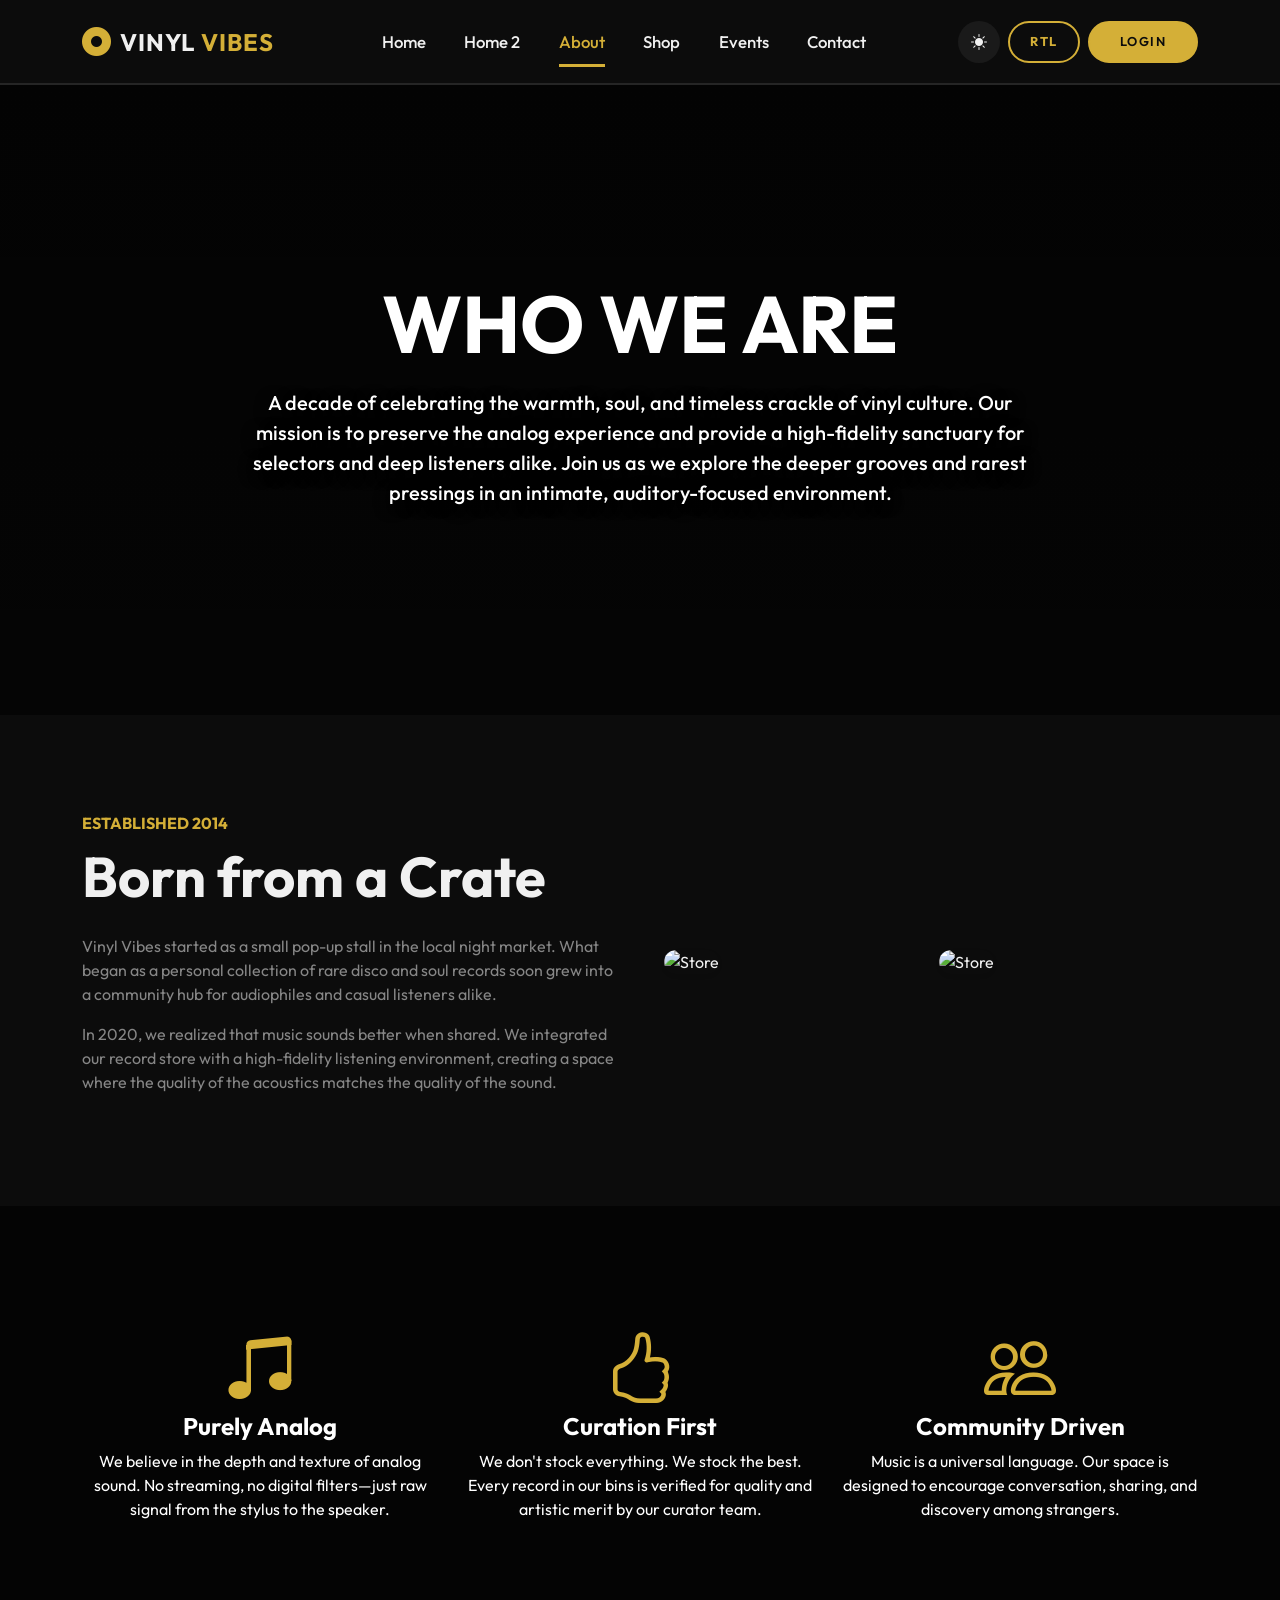
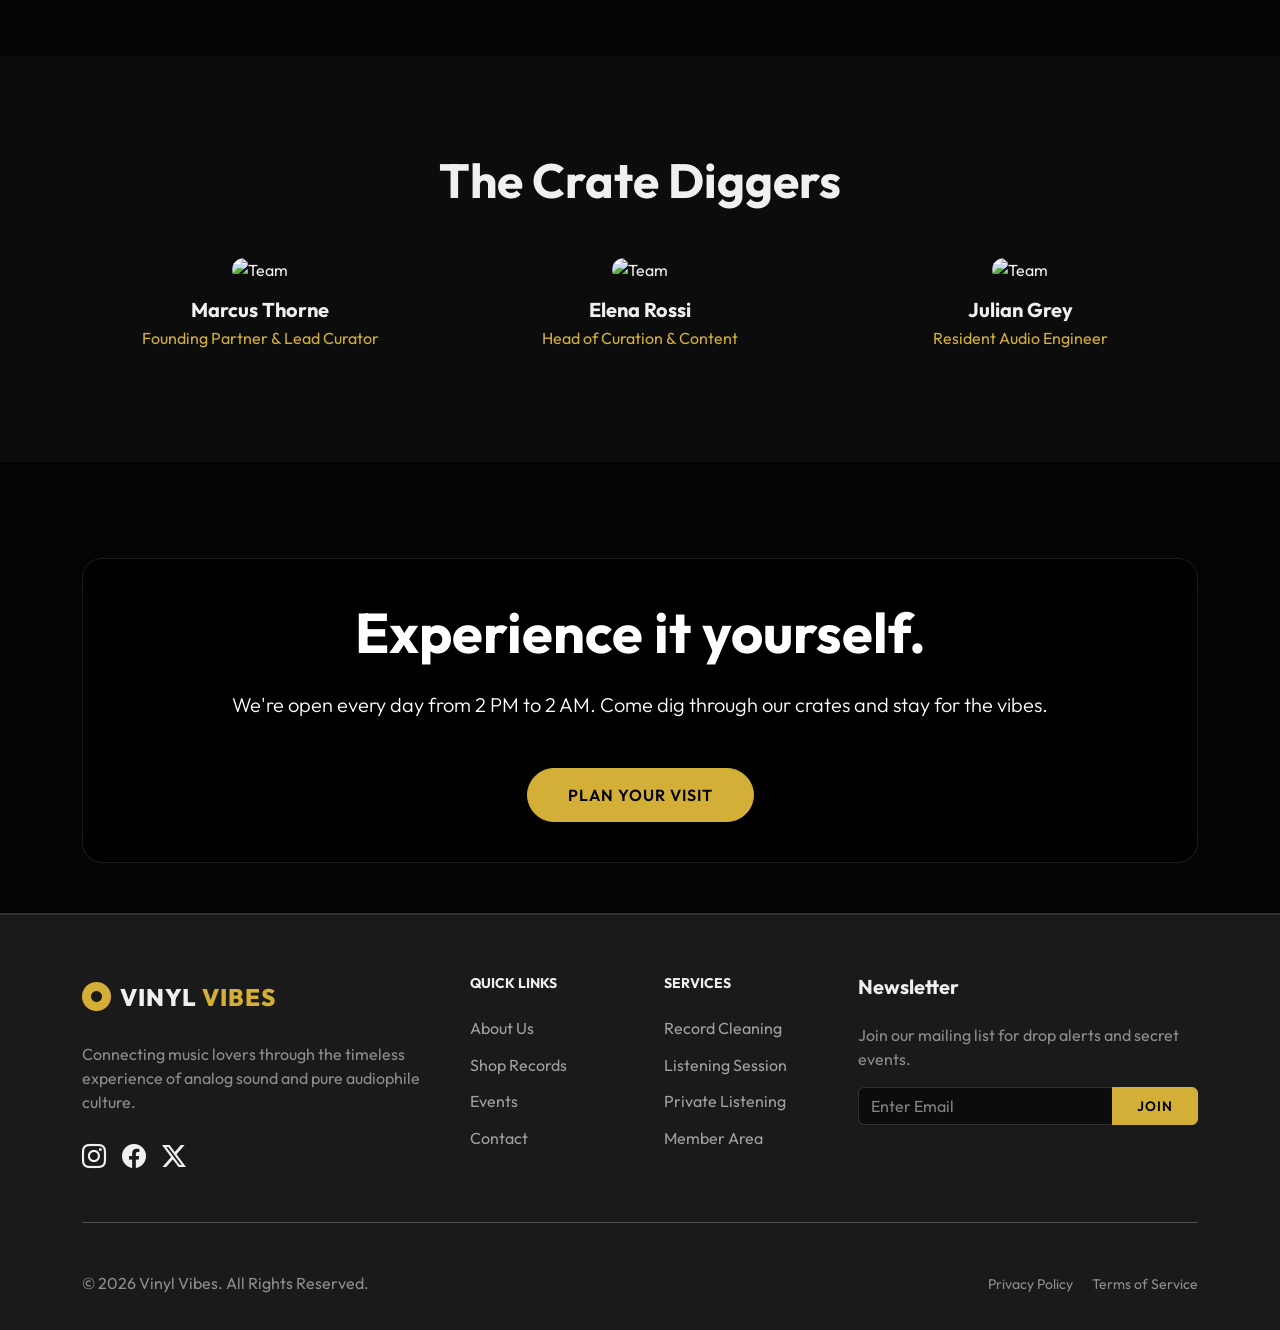
==== commit 837e1383: "rechanges" ====
--- a/about.html
+++ b/about.html
@@ -34,7 +34,7 @@
                 </div>
                 <div class="collapse navbar-collapse" id="navContent">
                     <ul class="navbar-nav mx-auto">
-                        <li class="nav-item"><a class="nav-link" href="index.html">Home 1</a></li>
+                        <li class="nav-item"><a class="nav-link" href="index.html">Home</a></li>
                         <li class="nav-item"><a class="nav-link" href="home2.html">Home 2</a></li>
                         <li class="nav-item"><a class="nav-link active" href="about.html">About</a></li>
                         <li class="nav-item"><a class="nav-link" href="shop.html">Shop</a></li>
@@ -49,7 +49,6 @@
                             <span id="rtlText" class="fw-bold">RTL</span>
                         </a>
                         <a href="login.html" class="login-btn">Login</a>
-                        <a href="signup.html" class="signup-btn">Sign Up</a>
                     </div>
                 </div>
             </div>
@@ -83,8 +82,8 @@
                         What began as a personal collection of rare disco and soul records soon grew into a community
                         hub for audiophiles and casual listeners alike.</p>
                     <p class="text-white-50">In 2020, we realized that music sounds better when shared. We integrated
-                        our record store with a high-fidelity listening bar, creating a space where the quality of the
-                        drink matches the quality of the sound.</p>
+                        our record store with a high-fidelity listening environment, creating a space where the quality of the
+                        acoustics matches the quality of the sound.</p>
                 </div>
                 <div class="col-lg-6" data-aos="fade-left">
                     <div class="row g-3">
@@ -144,7 +143,7 @@
                     <img src="https://images.unsplash.com/photo-1573496359142-b8d87734a5a2?auto=format&fit=crop&w=400&q=80"
                         class="img-fluid rounded-4 mb-3 team-member-img" alt="Team">
                     <h5 class="fw-bold mb-1">Elena Rossi</h5>
-                    <p class="accent-text">Head of Hospitality & Mixologist</p>
+                    <p class="accent-text">Head of Curation & Content</p>
                 </div>
                 <div class="col-md-4" data-aos="fade-up" data-aos-delay="200">
                     <img src="https://images.unsplash.com/photo-1507003211169-0a1dd7228f2d?auto=format&fit=crop&w=400&q=80"
@@ -177,7 +176,7 @@
                         <span>VINYL <span class="accent-text">VIBES</span></span>
                     </a>
                     <p class="text-white-50">Connecting music lovers through the timeless experience of analog sound and
-                        premium hospitality.</p>
+                        pure audiophile culture.</p>
                     <div class="d-flex gap-3 mt-4">
                         <a href="#" class="fs-4 footer-social-link"><i class="bi bi-instagram"></i></a>
                         <a href="#" class="fs-4 footer-social-link"><i class="bi bi-facebook"></i></a>
@@ -188,14 +187,14 @@
                     <h5 class="fw-bold mb-4 small text-uppercase ls-1">Quick Links</h5>
                     <a href="about.html" class="footer-link">About Us</a>
                     <a href="shop.html" class="footer-link">Shop Records</a>
-                    <a href="events.html" class="footer-link">Upcoming Events</a>
+                    <a href="events.html" class="footer-link">Events</a>
                     <a href="contact.html" class="footer-link">Contact</a>
                 </div>
                 <div class="col-6 col-lg-2">
                     <h5 class="fw-bold mb-4 small text-uppercase ls-1">Services</h5>
                     <a href="#" class="footer-link">Record Cleaning</a>
-                    <a href="#" class="footer-link">Bar Reservation</a>
-                    <a href="#" class="footer-link">Private Events</a>
+                    <a href="home2.html" class="footer-link">Listening Session</a>
+                    <a href="#" class="footer-link">Private Listening</a>
                     <a href="login.html" class="footer-link">Member Area</a>
                 </div>
                 <div class="col-lg-4">
--- a/assets/css/style.css
+++ b/assets/css/style.css
@@ -1,5 +1,5 @@
 /* 
-    Vinyl Record Store & Listening Bar
+    Vinyl Record Store & Listening Experience
     Theme: Retro-Modern / Nostalgic / Premium
     Main CSS
 */
@@ -251,9 +251,14 @@
     padding: 10px 20px;
 }
 
-.signup-btn {
+.login-btn {
     background: var(--accent-gold);
     color: #0c0c0c !important;
+}
+
+.signup-btn {
+    background: transparent;
+    color: var(--accent-gold) !important;
 }
 
 .login-btn:hover, .signup-btn:hover, .rtl-btn:hover {
@@ -262,9 +267,14 @@
     box-shadow: 0 0 20px rgba(212, 175, 55, 0.4);
 }
 
+.login-btn:hover {
+    background: transparent;
+    color: var(--accent-gold) !important;
+}
+
 .signup-btn:hover {
-    background: transparent;
-    color: var(--accent-gold) !important;
+    background: var(--accent-gold);
+    color: #0c0c0c !important;
 }
 
 .theme-toggle-btn {
@@ -375,7 +385,8 @@
 
 /* Hero Sections */
 .hero-section {
-    height: calc(100vh - var(--nav-height));
+    height: 70vh;
+    min-height: 450px;
     display: flex;
     align-items: center;
     background-size: cover;
@@ -385,11 +396,12 @@
     background-color: var(--bg-color);
 }
 
+
 .hero-section::before {
     content: '';
     position: absolute;
     inset: 0;
-    background: linear-gradient(to right, rgba(0,0,0,0.8), rgba(0,0,0,0.4));
+    background: linear-gradient(to bottom, rgba(0,0,0,0.75), rgba(0,0,0,0.6));
     transition: var(--transition-smooth);
     z-index: 1;
 }
@@ -421,7 +433,7 @@
 .hero-content {
     position: relative;
     z-index: 2;
-    padding: 100px 0;
+    padding: 60px 0;
 }
 
 /* Side-by-Side Image Utilities */
@@ -637,6 +649,19 @@
     color: #ffffff !important;
     padding: 100px 0; /* Add vertical padding for better spacing */
 }
+.parallax.hero-section {
+    position: relative;
+    height: 70vh;
+    min-height: 500px;
+    background-size: cover;
+    background-position: center;
+    background-attachment: fixed;
+    display: flex;
+    align-items: center;
+    overflow: hidden;
+    color: #ffffff !important;
+    padding: 0; /* Adjusted for compact design */
+}
 
 .parallax-section::before {
     content: '';
@@ -841,12 +866,13 @@
     border: 1px solid rgba(255, 255, 255, 0.2) !important;
     color: var(--text-primary) !important;
     border-radius: 50px !important;
-    padding: 8px 35px 8px 16px !important;
+    padding: 8px 40px 8px 16px !important;
     font-size: 0.9rem !important;
     transition: var(--transition-smooth);
     background-image: url("data:image/svg+xml,%3csvg xmlns='http://www.w3.org/2000/svg' viewBox='0 0 16 16'%3e%3cpath fill='none' stroke='%23ffffff' stroke-linecap='round' stroke-linejoin='round' stroke-width='2' d='M2 5l6 6 6-6'/%3e%3c/svg%3e") !important;
-    background-position: right 12px center !important;
-    background-size: 12px !important;
+    background-position: right 15px center !important;
+    background-size: 10px !important;
+    background-repeat: no-repeat !important;
 }
 
 .custom-select-pill option {
@@ -858,6 +884,9 @@
     background-color: #ffffff !important;
     border-color: rgba(0,0,0,0.1) !important;
     background-image: url("data:image/svg+xml,%3csvg xmlns='http://www.w3.org/2000/svg' viewBox='0 0 16 16'%3e%3cpath fill='none' stroke='%23333333' stroke-linecap='round' stroke-linejoin='round' stroke-width='2' d='M2 5l6 6 6-6'/%3e%3c/svg%3e") !important;
+    background-repeat: no-repeat !important;
+    background-position: right 15px center !important;
+    background-size: 10px !important;
 }
 
 body.light-mode .custom-select-pill option {
@@ -1026,11 +1055,22 @@
 /* Footer */
 footer {
     background: var(--card-bg);
-    padding: 85px 0 35px;
-    margin-top: 55px;
+    padding: 60px 0 35px;
+    margin-top: 0;
     color: var(--text-primary);
     border-top: 2px solid var(--border-color);
 }
+
+/* Tighten Layout: Ensure consistent small gap between sections and footer */
+body:not(.auth-page) section:last-of-type {
+    padding-bottom: 25px !important;
+}
+
+body:not(.auth-page) section:last-of-type .container {
+    padding-bottom: 25px !important;
+}
+
+
 
 footer a, .footer-link {
     color: var(--text-secondary);
@@ -1093,29 +1133,11 @@
 
 /* Ensure background overlays in light mode win over base styles */
 body.light-mode .hero-section::before {
-    background: linear-gradient(to right, rgba(255, 255, 255, 0.6), rgba(255, 255, 255, 0.3)) !important;
+    background: linear-gradient(to right, rgba(255, 255, 255, 0.85), rgba(255, 255, 255, 0.75)) !important;
 }
 
 body.light-mode .parallax-section::before {
-    background: rgba(255, 255, 255, 0.3) !important;
-}
-
-/* Force dark text for visibility in light mode within these sections */
-body.light-mode .hero-section h1,
-body.light-mode .hero-section h2,
-body.light-mode .hero-section h3,
-body.light-mode .hero-section h4,
-body.light-mode .hero-section h5,
-body.light-mode .hero-section h6,
-body.light-mode .hero-section p,
-body.light-mode .parallax-section h1,
-body.light-mode .parallax-section h2,
-body.light-mode .parallax-section h3,
-body.light-mode .parallax-section h4,
-body.light-mode .parallax-section h5,
-body.light-mode .parallax-section h6,
-body.light-mode .parallax-section p {
-    color: var(--text-primary) !important;
+    background: rgba(255, 255, 255, 0.8) !important;
 }
 
 /* -------------------------------------------
@@ -1130,10 +1152,30 @@
     color: #ffffff !important;
 }
 
+body.light-mode .hero-section h1,
+body.light-mode .hero-section p,
+body.light-mode .parallax-section h1,
+body.light-mode .parallax-section p,
+body.light-mode .parallax-section h2,
+body.light-mode .parallax-section h3,
+body.light-mode .parallax-section h4,
+body.light-mode .parallax-section h5,
+body.light-mode .parallax-section h6,
+body.light-mode .hero-section .text-white,
+body.light-mode .hero-section .text-white-50,
+body.light-mode .parallax-section .text-white,
+body.light-mode .parallax-section .text-white-50 {
+    color: #000000 !important;
+    text-shadow: none !important;
+    opacity: 1 !important;
+}
+
+
 /* Ensure sub-content (lead text) has good visibility on noisy images */
 .hero-section .lead {
-    color: rgba(255, 255, 255, 0.9) !important;
-    text-shadow: 0 2px 4px rgba(0,0,0,0.3);
+    color: #ffffff !important;
+    text-shadow: 0 4px 15px rgba(0,0,0,0.9);
+    font-weight: 500;
 }
 
 body.light-mode .hero-section .lead {
@@ -1229,7 +1271,7 @@
 
 /* Form Controls */
 .form-control, .form-select {
-    background: var(--bg-color) !important;
+    background-color: var(--bg-color) !important;
     color: var(--text-primary) !important;
     border: 1px solid var(--border-color) !important;
 }
@@ -1407,3 +1449,48 @@
 body.light-mode .footer-link:hover {
     color: var(--accent-gold) !important;
 }
+
+/* Reduced Shop Hero Size */
+#shop-page .hero-section {
+    height: 60vh !important;
+    min-height: 480px !important;
+}
+
+#shop-page .hero-content {
+    padding: 80px 0 !important;
+}
+
+.search-filter-bar {
+    margin-bottom: 5rem !important;
+    position: relative;
+    z-index: 1000;
+}
+
+
+
+#shop-page .hero-title {
+    font-size: 3.5rem !important;
+}
+
+/* Light mode contrast fix for Hero accent text */
+body.light-mode .hero-section .accent-text {
+    color: #000000 !important;
+}
+
+/* Auth Pages: Unified Small Text Size */
+.auth-page .form-text, 
+.auth-page .form-check-label, 
+.auth-page p.small,
+.auth-page .smaller,
+.auth-page p.smaller {
+    font-size: 0.85rem !important;
+    line-height: 1.5 !important;
+    display: block; /* Ensure they have enough room and consistent block context if needed */
+}
+
+.auth-page .form-check-label {
+    display: inline-block; /* Reset for checkbox labels */
+}
+
+
+
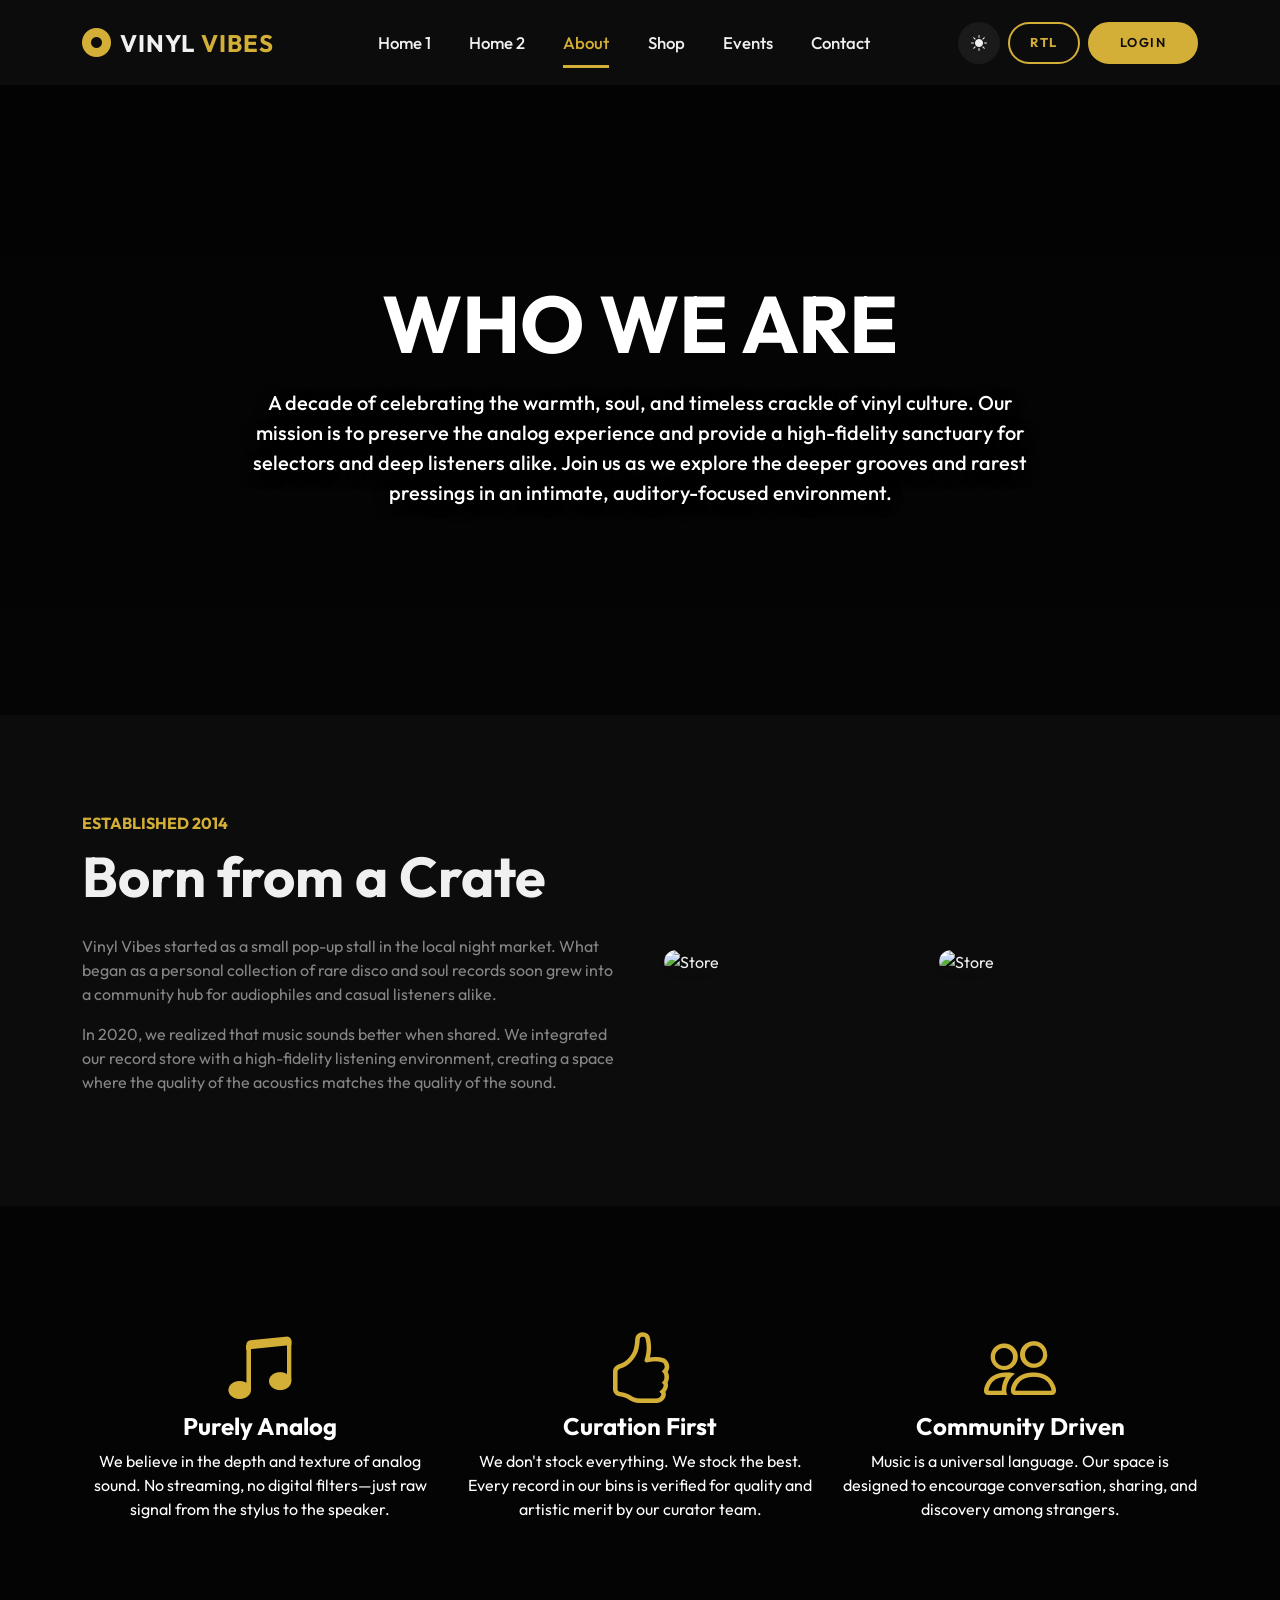
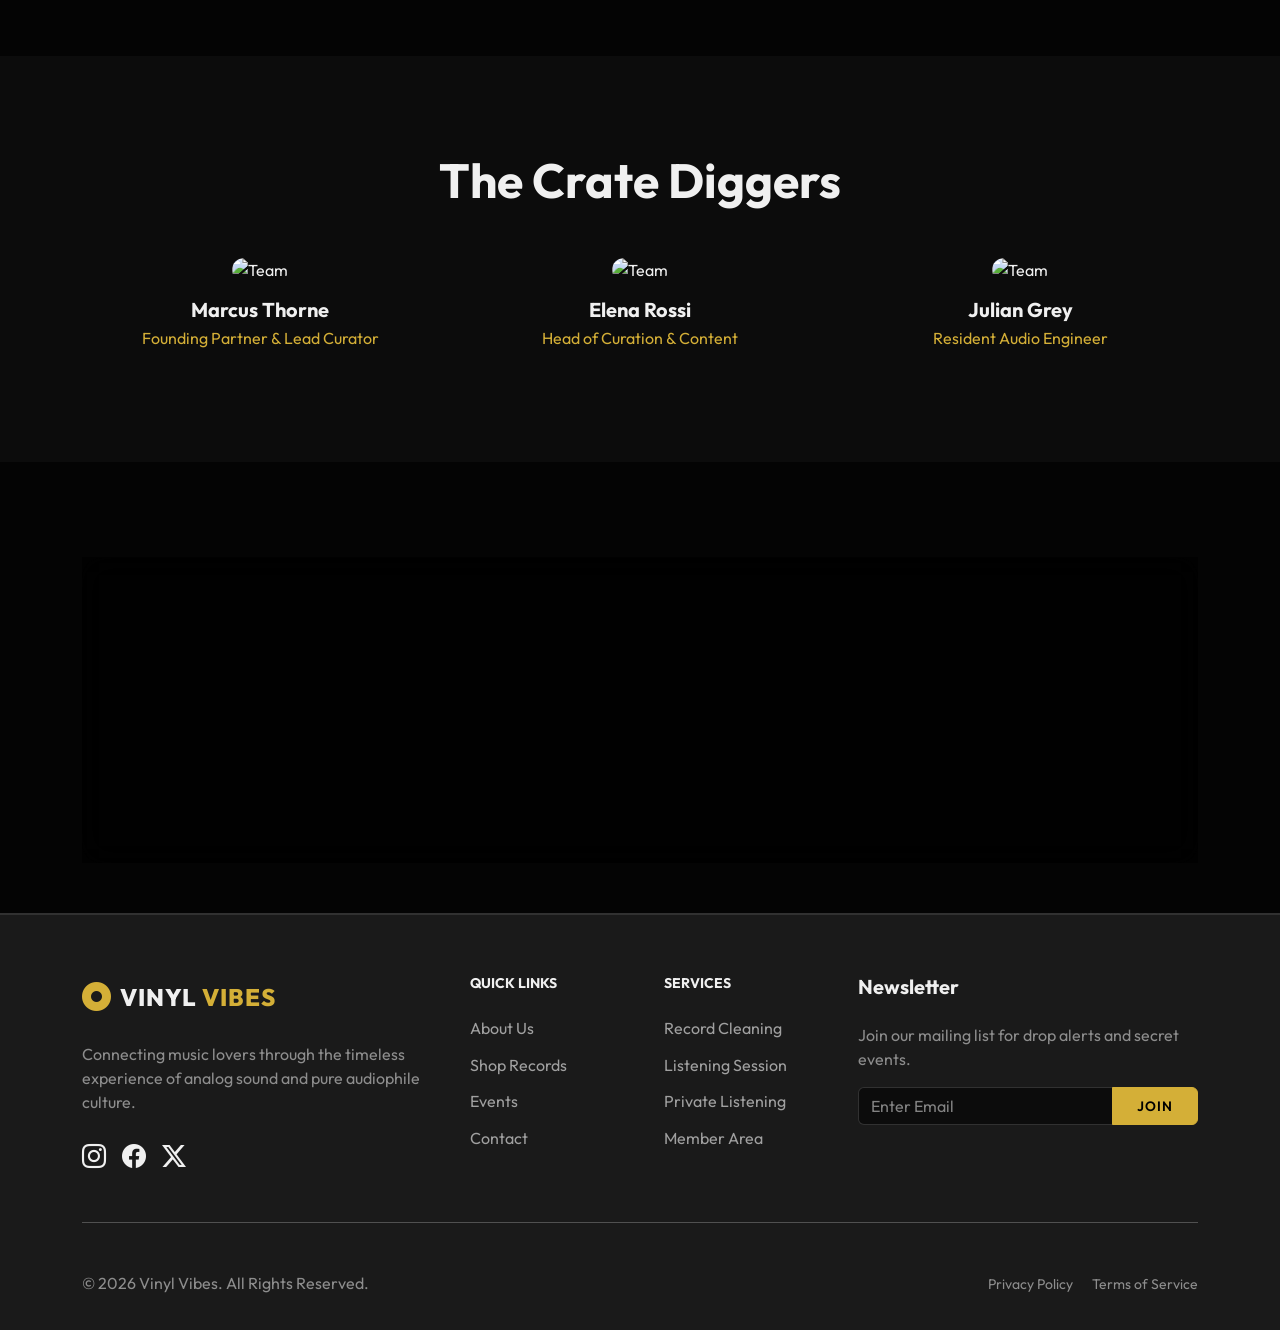
==== commit 50cb3b45: "doc2" ====
--- a/about.html
+++ b/about.html
@@ -34,7 +34,7 @@
                 </div>
                 <div class="collapse navbar-collapse" id="navContent">
                     <ul class="navbar-nav mx-auto">
-                        <li class="nav-item"><a class="nav-link" href="index.html">Home</a></li>
+                        <li class="nav-item"><a class="nav-link" href="index.html">Home 1</a></li>
                         <li class="nav-item"><a class="nav-link" href="home2.html">Home 2</a></li>
                         <li class="nav-item"><a class="nav-link active" href="about.html">About</a></li>
                         <li class="nav-item"><a class="nav-link" href="shop.html">Shop</a></li>
--- a/assets/css/style.css
+++ b/assets/css/style.css
@@ -54,16 +54,7 @@
     z-index: 9999;
 }
 
-.scroll-progress {
-    position: fixed;
-    top: 0;
-    left: 0;
-    width: 0%;
-    height: 3px;
-    background: var(--accent-gold);
-    z-index: 10001;
-    transition: width 0.1s;
-}
+
 
 /* Back to Top Button */
 .back-to-top {
@@ -159,7 +150,7 @@
     height: var(--nav-height);
     transition: var(--transition-smooth);
     background: var(--bg-color) !important;
-    border-bottom: 2px solid var(--border-color);
+    border-bottom: none;
     padding: 0;
 }
 
@@ -565,6 +556,24 @@
     padding: 2rem;
 }
 
+.record-info .btn-outline-warning {
+    width: 42px;
+    height: 42px;
+    display: flex;
+    align-items: center;
+    justify-content: center;
+    padding: 0;
+    transition: var(--transition-smooth);
+    border-width: 1.5px;
+}
+
+.record-info .btn-outline-warning:hover {
+    background: var(--accent-gold);
+    color: #000;
+    box-shadow: 0 0 15px rgba(212, 175, 55, 0.4);
+}
+
+
 .arrival-img {
     height: 320px !important;
     width: 100%;
@@ -604,11 +613,20 @@
     height: 100%;
     transition: var(--transition-smooth);
     color: #ffffff !important;
+    overflow-wrap: break-word;
+    word-wrap: break-word;
+}
+
+@media (max-width: 991.98px) {
+    .glass-event-card {
+        padding: 1.5rem;
+    }
 }
 
 .glass-event-card p {
     color: rgba(255, 255, 255, 0.7) !important;
 }
+
 
 body.light-mode .glass-event-card {
     background: rgba(255, 255, 255, 0.6) !important;
@@ -1488,9 +1506,33 @@
     display: block; /* Ensure they have enough room and consistent block context if needed */
 }
 
+@media (max-width: 575.98px) {
+    .auth-page .form-check-label {
+        font-size: 0.78rem !important;
+        white-space: nowrap;
+    }
+}
+
 .auth-page .form-check-label {
     display: inline-block; /* Reset for checkbox labels */
 }
 
 
 
+
+/* Auth Toggles Mobile Fix */
+@media (max-width: 767.98px) {
+    .auth-toggles {
+        position: absolute !important;
+    }
+}
+
+.input-group .input-group-text i {
+    transition: var(--transition-smooth);
+}
+
+.input-group .input-group-text:hover i.bi-eye,
+.input-group .input-group-text:hover i.bi-eye-slash {
+    color: var(--accent-gold);
+}
+
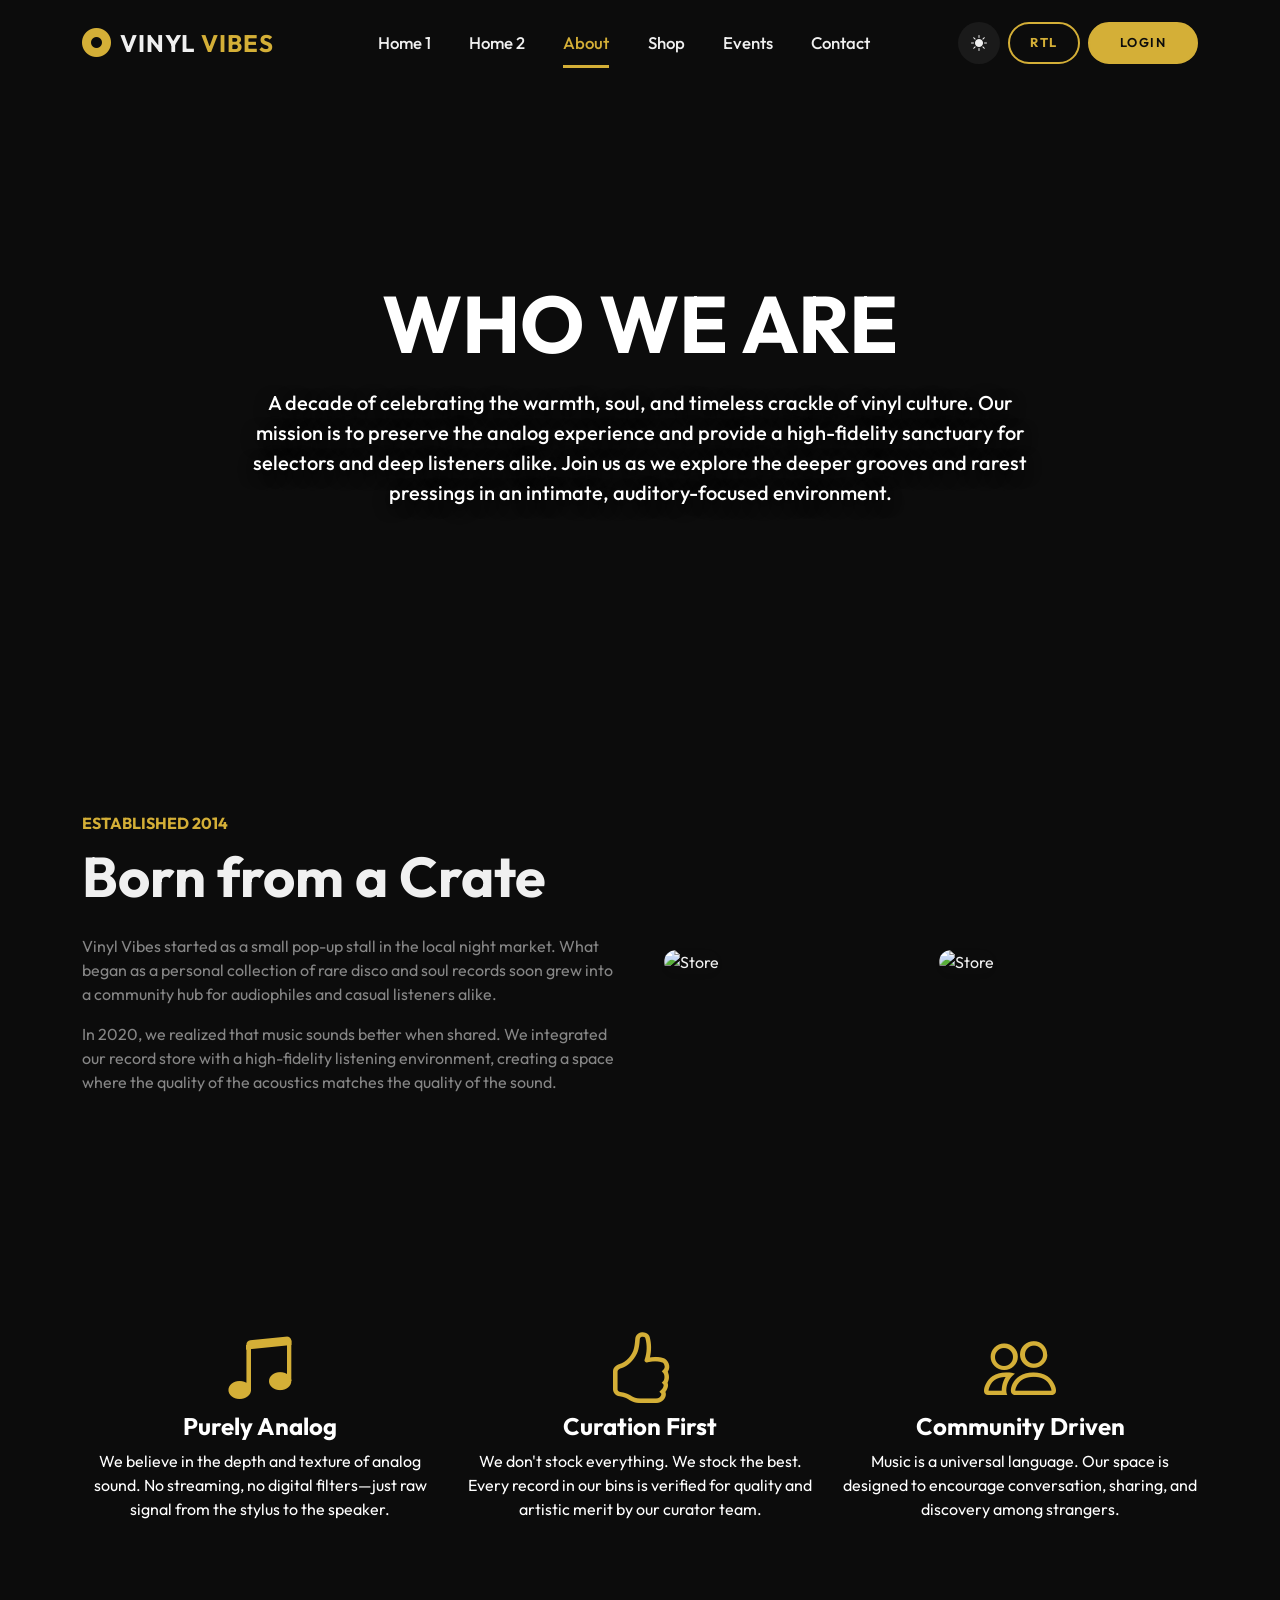
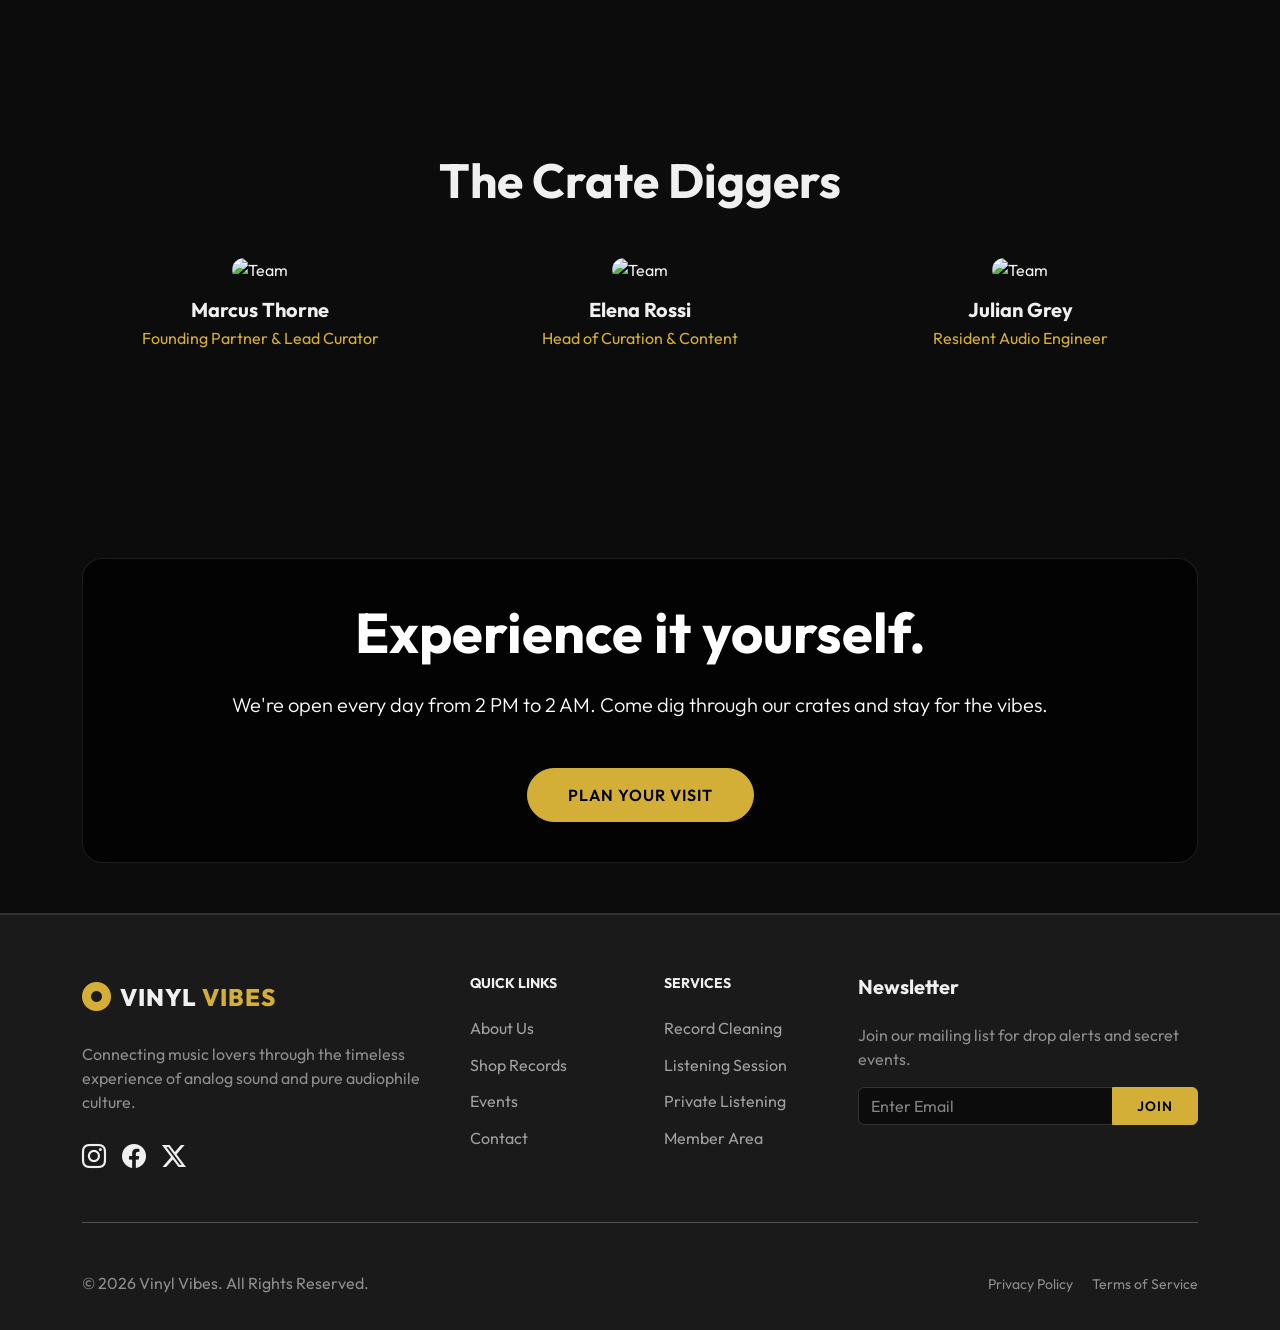
==== commit 7e48eb2a: "image2" ====
--- a/about.html
+++ b/about.html
@@ -57,7 +57,7 @@
 
     <!-- 1. Hero Section -->
     <section class="hero-section"
-        style="background-image: url('https://images.pexels.com/photos/7269738/pexels-photo-7269738.jpeg');">
+        style="background-image: url('https://images.pexels.com/photos/6265185/pexels-photo-6265185.jpeg');">
         <div class="container hero-content text-center">
             <div data-aos="fade-up">
                 <h1 class="display-1 fw-bold text-white mb-3">WHO WE ARE</h1>
--- a/assets/css/style.css
+++ b/assets/css/style.css
@@ -380,6 +380,7 @@
     min-height: 450px;
     display: flex;
     align-items: center;
+    background-attachment: fixed;
     background-size: cover;
     background-position: center;
     position: relative;
@@ -388,20 +389,13 @@
 }
 
 
-.hero-section::before {
-    content: '';
-    position: absolute;
-    inset: 0;
-    background: linear-gradient(to bottom, rgba(0,0,0,0.75), rgba(0,0,0,0.6));
-    transition: var(--transition-smooth);
-    z-index: 1;
-}
-
-body.light-mode .hero-section::before {
-    background: linear-gradient(to right, rgba(255, 255, 255, 0.6), rgba(255, 255, 255, 0.3));
-}
-
-body.light-mode .hero-section {
+.hero-section::before,
+.parallax-section::before {
+    display: none !important;
+}
+
+body.light-mode .hero-section,
+body.light-mode .parallax-section {
     filter: none;
 }
 
@@ -424,7 +418,11 @@
 .hero-content {
     position: relative;
     z-index: 2;
-    padding: 60px 0;
+    padding: 80px 0;
+}
+
+body.light-mode .hero-content {
+    background: none;
 }
 
 /* Side-by-Side Image Utilities */
@@ -475,6 +473,22 @@
     line-height: 1.1;
     margin-bottom: 2rem;
     color: #fff !important;
+    text-shadow: 0 4px 15px rgba(0,0,0,0.8), 0 0 30px rgba(0,0,0,0.4);
+}
+
+body.light-mode .hero-title {
+    color: #fff !important;
+    text-shadow: 0 4px 12px rgba(0,0,0,0.8), 0 2px 4px rgba(0,0,0,0.5);
+}
+
+.hero-content p {
+    text-shadow: 0 2px 10px rgba(0,0,0,0.8);
+}
+
+body.light-mode .hero-content p {
+    color: #fff !important;
+    text-shadow: 0 2px 8px rgba(0,0,0,0.8);
+    font-weight: 500;
 }
 
 .accent-text {
@@ -694,7 +708,6 @@
 
 body.light-mode .parallax-section .accent-text {
     color: var(--accent-gold) !important;
-    filter: drop-shadow(0 0 10px rgba(212, 175, 55, 0.3));
 }
 
 /* Form Styling & Contrast Fixes */
@@ -703,6 +716,7 @@
     font-weight: 600;
     margin-bottom: 0.5rem;
     transition: var(--transition-smooth);
+    padding-inline-start: 1rem;
 }
 
 .form-control, .form-select {
@@ -765,6 +779,7 @@
 .auth-page .form-label {
     color: #ffffff !important;
     opacity: 0.9;
+    padding-inline-start: 1rem;
 }
 
 .auth-page .form-control::placeholder {
@@ -989,13 +1004,35 @@
 
 /* Auth Pages */
 .auth-page {
-    background: var(--bg-color);
+    background-color: var(--bg-color);
+    background-image: url('https://images.unsplash.com/photo-1496293455970-f8581aae0e3c?auto=format&fit=crop&w=1920&q=80');
+    background-size: cover;
+    background-position: center;
+    background-attachment: fixed;
     min-height: 100vh;
     display: flex;
     align-items: center;
     justify-content: center;
     padding: 2.5rem 1rem;
     overflow-x: hidden;
+    position: relative;
+}
+
+.auth-page::before {
+    content: '';
+    position: absolute;
+    inset: 0;
+    background: rgba(0, 0, 0, 0.85);
+    z-index: 0;
+}
+
+body.light-mode.auth-page::before {
+    background: rgba(255, 255, 255, 0.9) !important;
+}
+
+.auth-page .container {
+    position: relative;
+    z-index: 1;
 }
 
 .auth-card {
@@ -1149,13 +1186,11 @@
     color: #000000 !important;
 }
 
-/* Ensure background overlays in light mode win over base styles */
-body.light-mode .hero-section::before {
-    background: linear-gradient(to right, rgba(255, 255, 255, 0.85), rgba(255, 255, 255, 0.75)) !important;
-}
-
+/* Ensure background overlays in light mode are removed */
+body.light-mode .hero-section::before,
 body.light-mode .parallax-section::before {
-    background: rgba(255, 255, 255, 0.8) !important;
+    background: none !important;
+    display: none !important;
 }
 
 /* -------------------------------------------
@@ -1163,28 +1198,25 @@
    Ensures text stays white on images
 ------------------------------------------- */
 .hero-section h1,
-.hero-section p, 
+.hero-section p,
+.hero-section .text-white,
+.hero-section .text-white-50,
 .parallax-section h1,
 .parallax-section h2,
-.parallax-section p {
+.parallax-section p,
+.parallax-section .text-white,
+.parallax-section .text-white-50 {
     color: #ffffff !important;
+    opacity: 1 !important;
 }
 
 body.light-mode .hero-section h1,
 body.light-mode .hero-section p,
-body.light-mode .parallax-section h1,
-body.light-mode .parallax-section p,
-body.light-mode .parallax-section h2,
-body.light-mode .parallax-section h3,
-body.light-mode .parallax-section h4,
-body.light-mode .parallax-section h5,
-body.light-mode .parallax-section h6,
 body.light-mode .hero-section .text-white,
 body.light-mode .hero-section .text-white-50,
 body.light-mode .parallax-section .text-white,
 body.light-mode .parallax-section .text-white-50 {
-    color: #000000 !important;
-    text-shadow: none !important;
+    color: #ffffff !important;
     opacity: 1 !important;
 }
 
@@ -1197,8 +1229,9 @@
 }
 
 body.light-mode .hero-section .lead {
-    color: #000000 !important;
+    color: #ffffff !important;
     font-weight: 500;
+    text-shadow: 0 2px 8px rgba(0,0,0,0.8);
 }
 
 /* Specific visibility for buttons in noisy hero area */
@@ -1311,6 +1344,7 @@
 
 body.light-mode .form-label {
     color: #121212 !important;
+    padding-inline-start: 1rem;
 }
 
 body.light-mode .form-control::placeholder {
@@ -1363,8 +1397,16 @@
 
 @media (max-width: 767.98px) {
     .hero-title { font-size: 2.5rem; }
-    .hero-section { height: auto; padding: 100px 0; }
-    .parallax-section { height: auto; padding: 80px 0; }
+    .hero-section { 
+        height: auto; 
+        padding: 100px 0; 
+        background-attachment: scroll !important; 
+    }
+    .parallax-section { 
+        height: auto; 
+        padding: 80px 0; 
+        background-attachment: scroll !important; 
+    }
 }
 
 /* Cart Icon & Counter */
@@ -1492,7 +1534,8 @@
 
 /* Light mode contrast fix for Hero accent text */
 body.light-mode .hero-section .accent-text {
-    color: #000000 !important;
+    color: var(--accent-gold) !important;
+    text-shadow: 0 2px 8px rgba(0,0,0,0.8);
 }
 
 /* Auth Pages: Unified Small Text Size */
